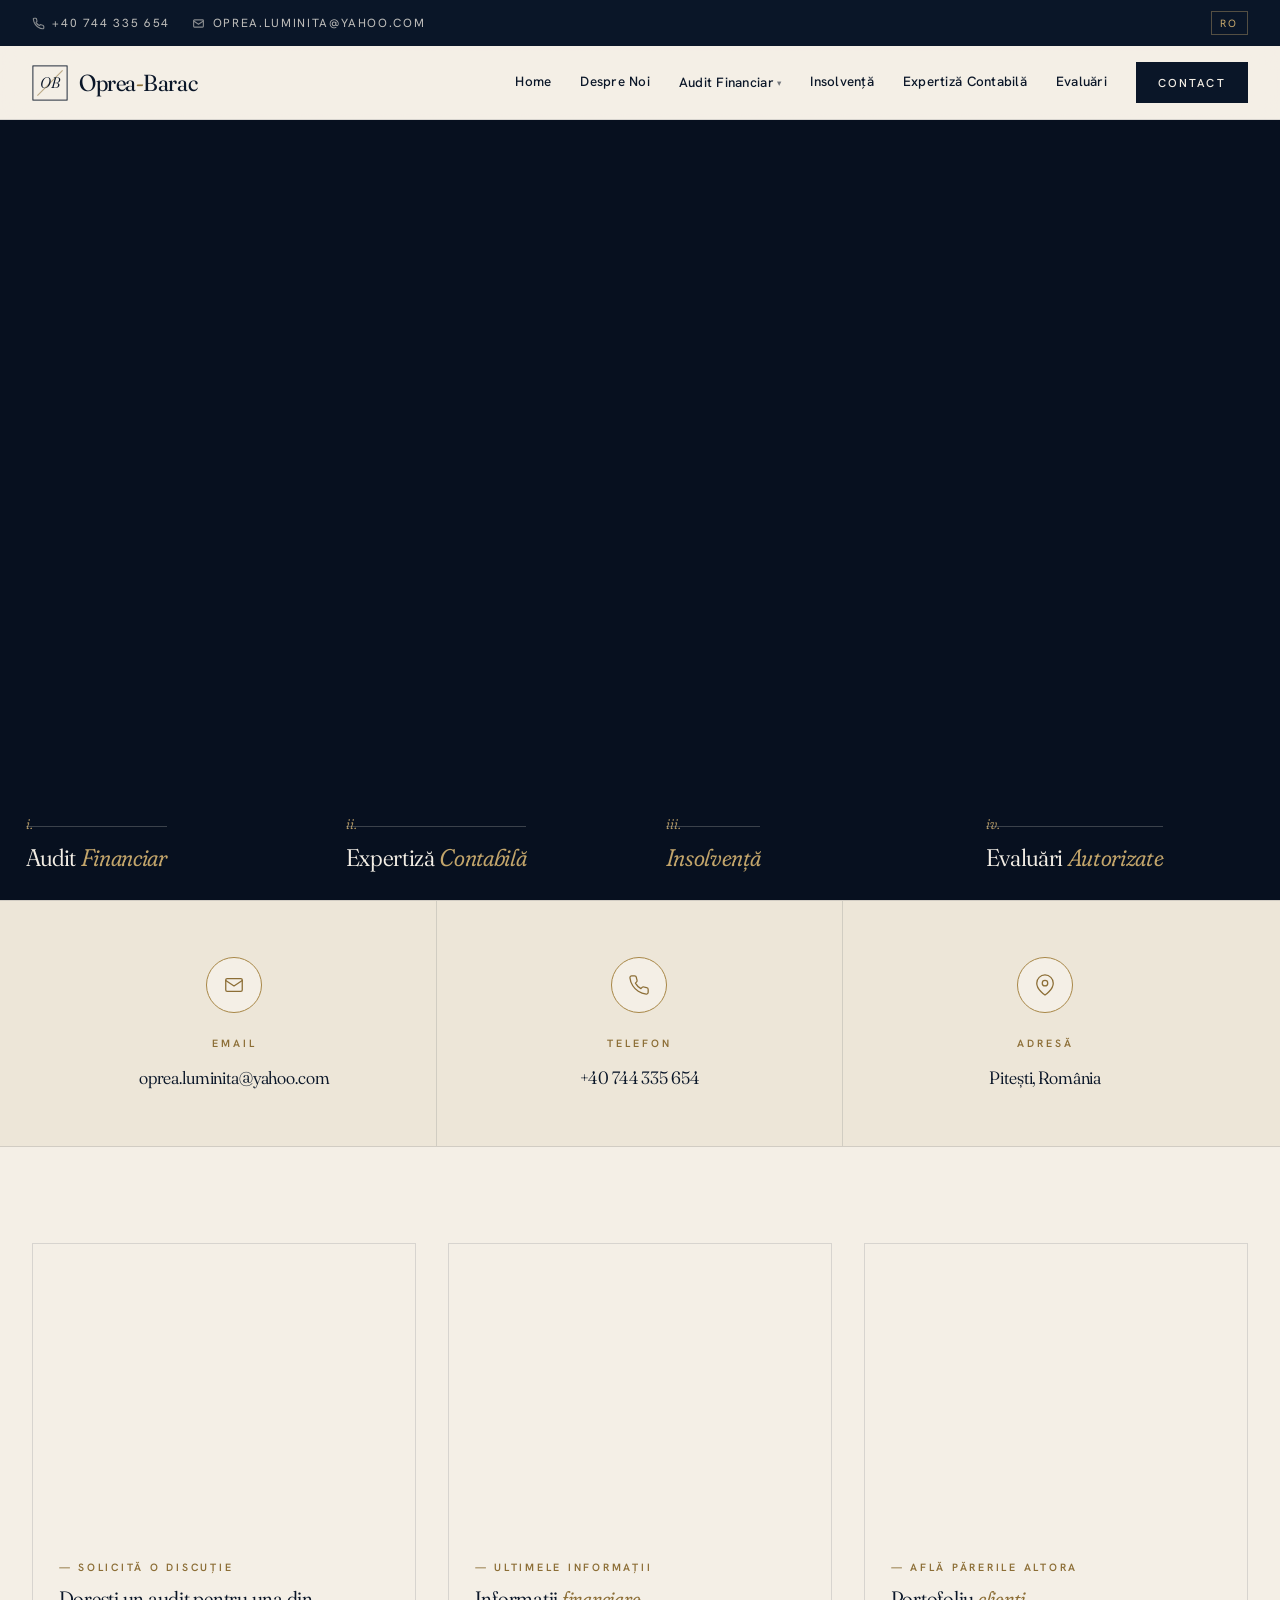
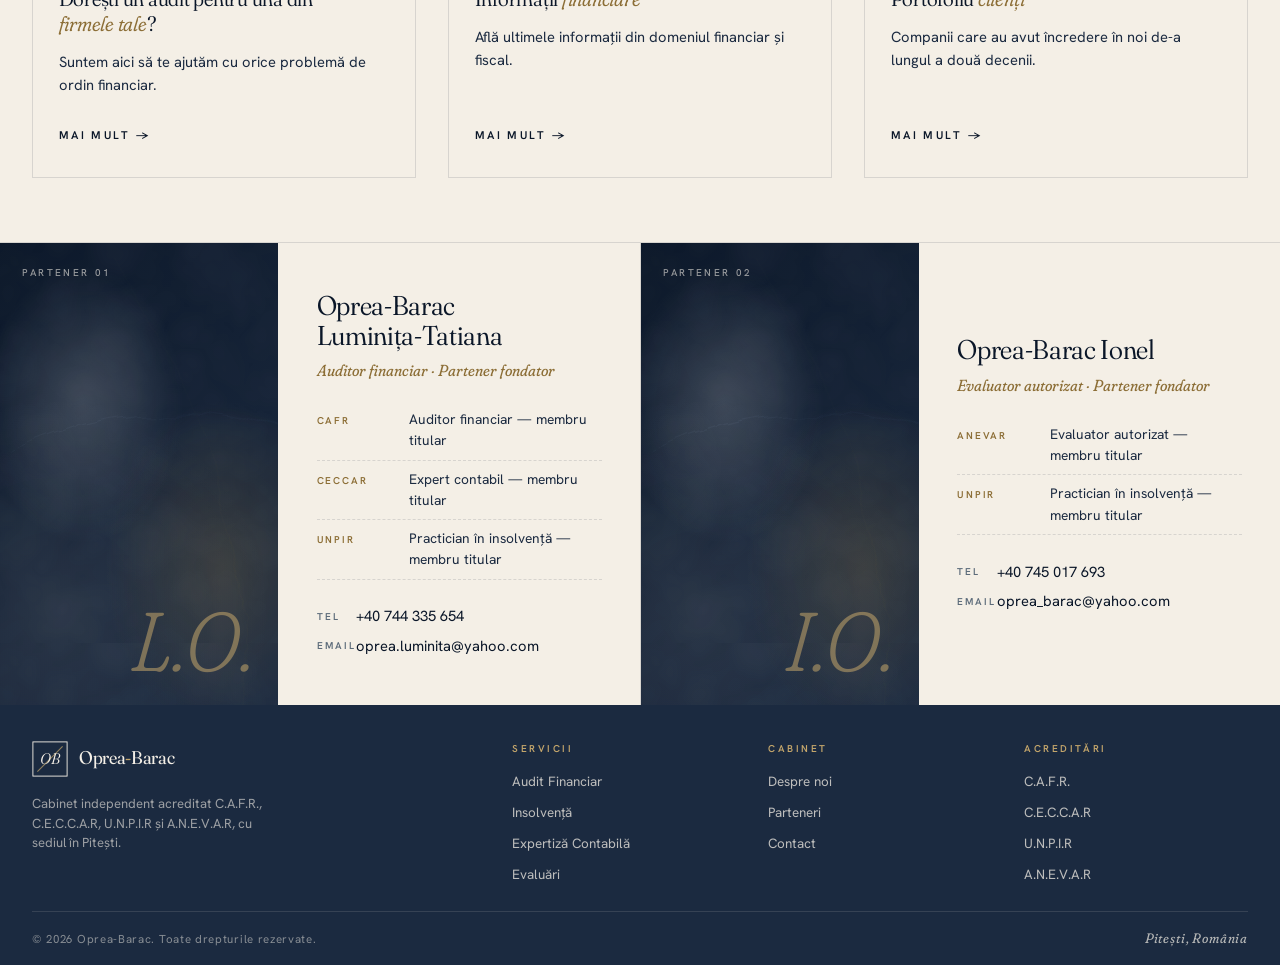
==== index.html @ 72346a95 "Add files via upload" ====
<!DOCTYPE html>
<html lang="ro">
<head>
<meta charset="UTF-8">
<meta name="viewport" content="width=device-width, initial-scale=1.0">
<title>Oprea-Barac — Audit Financiar, Expertiză Contabilă, Insolvență, Evaluări</title>
<link rel="preconnect" href="https://fonts.googleapis.com">
<link rel="preconnect" href="https://fonts.gstatic.com" crossorigin>
<link href="https://fonts.googleapis.com/css2?family=Fraunces:ital,opsz,wght,SOFT@0,9..144,300..900,0..100;1,9..144,300..900,0..100&family=Hanken+Grotesk:wght@300..800&display=swap" rel="stylesheet">
<style>
:root {
  --ink: #0A1628;
  --ink-soft: #1B2A40;
  --ink-mute: #3a4759;
  --paper: #F4EFE6;
  --paper-soft: #EDE6D8;
  --paper-deep: #E2D9C6;
  --accent: #A88747;
  --accent-deep: #8C6E36;
  --accent-light: #C4A66B;
  --muted: #5C6B7A;
  --line: rgba(10, 22, 40, 0.12);
  --line-soft: rgba(10, 22, 40, 0.07);
  --serif: 'Fraunces', 'Times New Roman', serif;
  --sans: 'Hanken Grotesk', -apple-system, system-ui, sans-serif;
  --container: 1280px;
  --pad-x: 2rem;
}

* { box-sizing: border-box; margin: 0; padding: 0; }
html { scroll-behavior: smooth; }
body {
  font-family: var(--sans);
  background: var(--paper);
  color: var(--ink);
  line-height: 1.55;
  -webkit-font-smoothing: antialiased;
  overflow-x: hidden;
  position: relative;
}

/* Paper noise */
body::before {
  content: '';
  position: fixed; inset: 0;
  pointer-events: none; z-index: 1;
  opacity: 0.45;
  background-image: url("data:image/svg+xml;utf8,<svg xmlns='http://www.w3.org/2000/svg' width='220' height='220'><filter id='n'><feTurbulence type='fractalNoise' baseFrequency='0.85' numOctaves='2' stitchTiles='stitch'/><feColorMatrix values='0 0 0 0 0.04, 0 0 0 0 0.09, 0 0 0 0 0.16, 0 0 0 0.04 0'/></filter><rect width='100%25' height='100%25' filter='url(%23n)'/></svg>");
  mix-blend-mode: multiply;
}

/* Marble background — used in panels */
.marble {
  background:
    radial-gradient(ellipse 60% 50% at 30% 35%, rgba(255,255,255,0.18), transparent 60%),
    radial-gradient(ellipse 70% 60% at 80% 70%, rgba(168,135,71,0.22), transparent 60%),
    radial-gradient(circle at 20% 80%, rgba(244,239,230,0.08), transparent 50%),
    linear-gradient(135deg, var(--ink) 0%, var(--ink-soft) 100%);
  position: relative;
  overflow: hidden;
}
.marble::before {
  content: '';
  position: absolute; inset: 0;
  background-image: url("data:image/svg+xml;utf8,<svg xmlns='http://www.w3.org/2000/svg' width='400' height='400'><filter id='m'><feTurbulence type='turbulence' baseFrequency='0.012' numOctaves='3' seed='5'/><feColorMatrix values='0 0 0 0 0.95, 0 0 0 0 0.93, 0 0 0 0 0.88, 0 0 0 0.5 0'/><feComposite in2='SourceGraphic' operator='in'/></filter><rect width='100%25' height='100%25' filter='url(%23m)' opacity='0.3'/></svg>");
  mix-blend-mode: screen;
  opacity: 0.35;
}
.marble::after {
  content: '';
  position: absolute; inset: 0;
  background-image: url("data:image/svg+xml;utf8,<svg xmlns='http://www.w3.org/2000/svg' width='800' height='800'><filter id='v'><feTurbulence baseFrequency='0.004' numOctaves='5' seed='2'/><feDisplacementMap in='SourceGraphic' scale='40'/></filter><g filter='url(%23v)'><path d='M0,200 Q200,100 400,250 T800,300' stroke='rgba(244,239,230,0.18)' stroke-width='1' fill='none'/><path d='M0,500 Q300,400 500,550 T800,600' stroke='rgba(244,239,230,0.12)' stroke-width='1' fill='none'/><path d='M100,0 Q300,300 200,600 T400,800' stroke='rgba(196,166,107,0.15)' stroke-width='1' fill='none'/></g></svg>");
  mix-blend-mode: overlay;
  opacity: 0.6;
}

/* Topbar */
.topbar {
  background: var(--ink);
  color: var(--paper);
  font-size: 0.74rem;
  letter-spacing: 0.14em;
  text-transform: uppercase;
  position: relative; z-index: 10;
}
.topbar-inner {
  max-width: var(--container);
  margin: 0 auto;
  padding: 0.7rem var(--pad-x);
  display: flex;
  justify-content: space-between;
  align-items: center;
  gap: 2rem;
}
.topbar-left { display: flex; gap: 1.4rem; align-items: center; opacity: 0.9; flex-wrap: wrap; }
.topbar-left .dot { color: var(--accent-light); }
.topbar a { color: inherit; text-decoration: none; opacity: 0.85; transition: opacity .2s, color .2s; display: inline-flex; align-items: center; gap: 0.45rem; }
.topbar a:hover { opacity: 1; color: var(--accent-light); }
.topbar-icon { width: 13px; height: 13px; opacity: 0.7; flex-shrink: 0; }
.topbar a:hover .topbar-icon { opacity: 1; }
.topbar-right { display: flex; gap: 1.6rem; align-items: center; }
.topbar .lang {
  color: var(--accent-light);
  border: 1px solid rgba(196,166,107,0.4);
  padding: 0.18rem 0.55rem;
  letter-spacing: 0.18em;
  font-size: 0.66rem;
}

/* Header */
.header {
  position: sticky; top: 0; z-index: 100;
  border-bottom: 1px solid var(--line);
  backdrop-filter: blur(14px);
  -webkit-backdrop-filter: blur(14px);
  background: rgba(244, 239, 230, 0.9);
}
.header-inner {
  max-width: var(--container);
  margin: 0 auto;
  padding: 1rem var(--pad-x);
  display: flex;
  justify-content: space-between;
  align-items: center;
}
.logo {
  font-family: var(--serif);
  font-weight: 400;
  font-size: 1.45rem;
  letter-spacing: -0.02em;
  color: var(--ink);
  text-decoration: none;
  display: inline-flex;
  align-items: center;
  gap: 0.7rem;
  font-variation-settings: "opsz" 80, "SOFT" 30;
}
.logo-mark-svg {
  width: 36px;
  height: 36px;
  flex-shrink: 0;
  color: var(--ink);
}
.footer-brand .logo-mark-svg { color: var(--paper); }
.logo-text { line-height: 1; }
.logo-mark {
  font-style: italic;
  color: var(--accent-deep);
  font-variation-settings: "opsz" 80, "SOFT" 100;
}
.logo-sub {
  font-family: var(--sans);
  font-size: 0.64rem;
  letter-spacing: 0.24em;
  text-transform: uppercase;
  color: var(--muted);
  font-weight: 500;
}
.nav { display: flex; gap: 1.8rem; align-items: center; }
.nav a {
  color: var(--ink);
  text-decoration: none;
  font-size: 0.84rem;
  font-weight: 500;
  letter-spacing: 0.02em;
  position: relative;
  padding: 0.3rem 0;
  transition: color .2s;
}
.nav a:not(.nav-cta)::after {
  content: '';
  position: absolute;
  bottom: -2px; left: 0;
  width: 0; height: 1px;
  background: var(--accent);
  transition: width .35s ease;
}
.nav a:not(.nav-cta):hover::after { width: 100%; }
.nav a:hover { color: var(--accent-deep); }
.nav-cta {
  background: var(--ink);
  color: var(--paper) !important;
  padding: 0.7rem 1.4rem !important;
  letter-spacing: 0.18em !important;
  text-transform: uppercase;
  font-size: 0.72rem !important;
  transition: background .25s;
}
.nav-cta:hover { background: var(--accent-deep); color: var(--paper) !important; }

/* Hero */
.hero {
  max-width: var(--container);
  margin: 0 auto;
  padding: 5rem var(--pad-x) 2rem;
  display: grid;
  grid-template-columns: 1.5fr 1fr;
  gap: 4rem;
  align-items: end;
  position: relative;
}
.hero-eyebrow {
  font-size: 0.72rem;
  letter-spacing: 0.28em;
  text-transform: uppercase;
  color: var(--accent-deep);
  margin-bottom: 2rem;
  display: flex;
  align-items: center;
  gap: 0.9rem;
  font-weight: 500;
}
.hero-eyebrow::before {
  content: '';
  width: 36px; height: 1px;
  background: var(--accent);
}
.hero h1 {
  font-family: var(--serif);
  font-weight: 320;
  font-size: clamp(2.6rem, 6.4vw, 5.8rem);
  line-height: 0.98;
  letter-spacing: -0.032em;
  color: var(--ink);
  font-variation-settings: "opsz" 144, "SOFT" 30;
  text-wrap: pretty;
}
.hero h1 em {
  font-style: italic;
  font-weight: 320;
  color: var(--accent-deep);
  font-variation-settings: "opsz" 144, "SOFT" 100;
}
.hero-side { padding-bottom: 0.4rem; }
.hero-side p {
  font-size: 1.02rem;
  color: var(--ink-soft);
  max-width: 32ch;
  margin-bottom: 2rem;
  line-height: 1.65;
}
.hero-meta {
  display: flex;
  flex-direction: column;
  gap: 0.4rem;
  font-size: 0.7rem;
  letter-spacing: 0.2em;
  text-transform: uppercase;
  color: var(--muted);
  border-top: 1px solid var(--line);
  padding-top: 1.4rem;
}
.hero-meta strong {
  font-family: var(--serif);
  font-weight: 400;
  font-style: italic;
  color: var(--ink);
  text-transform: none;
  letter-spacing: 0;
  font-size: 1.05rem;
  font-variation-settings: "opsz" 80, "SOFT" 100;
}

/* Marquee credentials */
.marquee {
  border-top: 1px solid var(--line);
  border-bottom: 1px solid var(--line);
  background: var(--paper-soft);
  overflow: hidden;
  margin: 4rem 0 0;
}
.marquee-track {
  display: flex;
  white-space: nowrap;
  animation: scroll 38s linear infinite;
  padding: 1.6rem 0;
}
.marquee-track > span {
  font-family: var(--serif);
  font-style: italic;
  font-weight: 350;
  font-size: 1.6rem;
  letter-spacing: -0.005em;
  color: var(--ink-soft);
  padding: 0 2.4rem;
  font-variation-settings: "opsz" 80, "SOFT" 100;
  flex-shrink: 0;
}
.marquee-track > span.bullet {
  color: var(--accent);
  font-style: normal;
  font-size: 0.9rem;
  align-self: center;
  padding: 0 0.6rem;
}
@keyframes scroll {
  from { transform: translateX(0); }
  to { transform: translateX(-50%); }
}

/* Section labels */
.section-label {
  font-size: 0.7rem;
  letter-spacing: 0.3em;
  text-transform: uppercase;
  color: var(--accent-deep);
  display: flex;
  align-items: center;
  gap: 0.85rem;
  margin-bottom: 1.6rem;
  font-weight: 500;
}
.section-label::before {
  content: '';
  width: 24px; height: 1px;
  background: var(--accent);
}

/* About */
.about {
  max-width: var(--container);
  margin: 0 auto;
  padding: 8rem var(--pad-x) 7rem;
  display: grid;
  grid-template-columns: 0.85fr 1.4fr;
  gap: 5rem;
  align-items: start;
}
.about-visual {
  aspect-ratio: 3/4;
  position: relative;
  overflow: hidden;
}
.about-visual .marble-tag {
  position: absolute;
  top: 1.8rem;
  left: 1.8rem;
  font-family: var(--sans);
  font-size: 0.66rem;
  letter-spacing: 0.24em;
  text-transform: uppercase;
  color: rgba(244,239,230,0.7);
  font-weight: 500;
}
.about-visual .quote {
  position: absolute;
  inset: auto 1.8rem 1.8rem 1.8rem;
  font-family: var(--serif);
  font-style: italic;
  font-weight: 320;
  font-size: 1.4rem;
  line-height: 1.35;
  color: rgba(244,239,230,0.95);
  font-variation-settings: "opsz" 80, "SOFT" 100;
  text-wrap: balance;
}
.about-visual .quote::before {
  content: '“';
  display: block;
  font-size: 4rem;
  line-height: 0.6;
  margin-bottom: 0.6rem;
  color: var(--accent-light);
  opacity: 0.7;
}

.about-content h2 {
  font-family: var(--serif);
  font-weight: 320;
  font-size: clamp(2.2rem, 4vw, 3.4rem);
  line-height: 1.04;
  letter-spacing: -0.025em;
  margin-bottom: 2rem;
  font-variation-settings: "opsz" 144, "SOFT" 50;
  max-width: 18ch;
  text-wrap: pretty;
}
.about-content h2 em {
  font-style: italic;
  color: var(--accent-deep);
  font-variation-settings: "opsz" 144, "SOFT" 100;
}
.about-content p {
  color: var(--ink-soft);
  font-size: 1.02rem;
  margin-bottom: 1.2rem;
  line-height: 1.7;
  max-width: 50ch;
}
.about-cta {
  display: inline-flex;
  align-items: center;
  gap: 0.8rem;
  font-size: 0.74rem;
  letter-spacing: 0.24em;
  text-transform: uppercase;
  color: var(--ink);
  text-decoration: none;
  margin-top: 1.6rem;
  padding-bottom: 0.5rem;
  border-bottom: 1px solid var(--ink);
  transition: gap .25s, color .25s, border-color .25s;
  font-weight: 500;
}
.about-cta:hover { gap: 1.2rem; color: var(--accent-deep); border-color: var(--accent-deep); }

/* Services index — editorial list */
.services {
  background: var(--ink);
  color: var(--paper);
  padding: 7rem 0 0;
}
.services-inner {
  max-width: var(--container);
  margin: 0 auto;
  padding: 0 var(--pad-x);
}
.services-head {
  display: grid;
  grid-template-columns: 1.4fr 1fr;
  gap: 4rem;
  align-items: end;
  margin-bottom: 4rem;
  padding-bottom: 3rem;
  border-bottom: 1px solid rgba(244, 239, 230, 0.18);
}
.services .section-label { color: var(--accent-light); }
.services .section-label::before { background: var(--accent-light); }
.services h2 {
  font-family: var(--serif);
  font-weight: 320;
  font-size: clamp(2rem, 4vw, 3.2rem);
  line-height: 1.04;
  letter-spacing: -0.024em;
  font-variation-settings: "opsz" 144, "SOFT" 50;
  text-wrap: pretty;
}
.services h2 em {
  font-style: italic;
  color: var(--accent-light);
  font-variation-settings: "opsz" 144, "SOFT" 100;
}
.services-intro {
  color: rgba(244, 239, 230, 0.7);
  font-size: 1rem;
  max-width: 38ch;
  align-self: end;
  padding-bottom: 0.4rem;
  line-height: 1.7;
}

.service-list { display: flex; flex-direction: column; padding-bottom: 6rem; }
.service-row {
  display: grid;
  grid-template-columns: 80px 1fr 1.5fr 200px;
  gap: 2rem;
  padding: 2.4rem 0;
  border-top: 1px solid rgba(244, 239, 230, 0.18);
  align-items: baseline;
  text-decoration: none;
  color: inherit;
  position: relative;
  transition: padding .35s ease;
}
.service-row:last-child { border-bottom: 1px solid rgba(244, 239, 230, 0.18); }
.service-row::before {
  content: '';
  position: absolute;
  inset: 0;
  background: linear-gradient(90deg, rgba(168,135,71,0.06) 0%, transparent 100%);
  opacity: 0;
  transition: opacity .35s ease;
  pointer-events: none;
}
.service-row:hover::before { opacity: 1; }
.service-row:hover { padding-left: 1.4rem; }
.service-row .num {
  font-family: var(--serif);
  font-style: italic;
  font-weight: 300;
  font-size: 1.3rem;
  color: var(--accent-light);
  font-variation-settings: "opsz" 80, "SOFT" 100;
}
.service-row .title {
  font-family: var(--serif);
  font-weight: 320;
  font-size: clamp(1.6rem, 2.8vw, 2.4rem);
  line-height: 1.05;
  letter-spacing: -0.018em;
  font-variation-settings: "opsz" 144, "SOFT" 40;
  text-wrap: pretty;
}
.service-row .title em {
  font-style: italic;
  color: var(--accent-light);
  font-variation-settings: "opsz" 144, "SOFT" 100;
}
.service-row .desc {
  color: rgba(244, 239, 230, 0.7);
  font-size: 0.96rem;
  line-height: 1.65;
  max-width: 42ch;
}
.service-row .arrow {
  font-size: 0.74rem;
  letter-spacing: 0.22em;
  text-transform: uppercase;
  color: var(--accent-light);
  text-align: right;
  font-weight: 500;
  display: inline-flex;
  justify-content: flex-end;
  align-items: center;
  gap: 0.6rem;
  transition: gap .25s;
}
.service-row:hover .arrow { gap: 1rem; }

/* Partners — full-bleed, two cards filling the window */
.partners {
  background: var(--paper);
  padding: 0;
  border-top: 1px solid var(--line);
}
.partner-grid {
  display: grid;
  grid-template-columns: 1fr 1fr;
  gap: 0;
}
.partner-card {
  display: grid;
  grid-template-columns: 1fr 1.3fr;
  gap: 0;
  padding: 0;
  border-top: none;
  background: var(--paper);
}
.partner-card:nth-child(2) { border-left: 1px solid var(--line); }
.partner-portrait {
  aspect-ratio: auto;
  position: relative;
  overflow: hidden;
  min-height: 100%;
}
.partner-portrait .label {
  position: absolute;
  top: 1.4rem; left: 1.4rem;
  font-family: var(--sans);
  font-size: 0.62rem;
  letter-spacing: 0.24em;
  text-transform: uppercase;
  color: rgba(244,239,230,0.6);
  font-weight: 500;
}
.partner-portrait .initials {
  position: absolute;
  bottom: 1.4rem; right: 1.6rem;
  font-family: var(--serif);
  font-style: italic;
  font-weight: 300;
  font-size: 5.2rem;
  color: var(--accent-light);
  opacity: 0.55;
  line-height: 1;
  font-variation-settings: "opsz" 144, "SOFT" 100;
}
.partner-info {
  padding: 3rem 2.4rem;
  align-self: center;
}
.partner-info h3 {
  font-family: var(--serif);
  font-weight: 350;
  font-size: 1.7rem;
  line-height: 1.1;
  letter-spacing: -0.012em;
  margin-bottom: 0.5rem;
  font-variation-settings: "opsz" 80, "SOFT" 40;
  text-wrap: pretty;
}
.partner-info .role {
  font-family: var(--serif);
  font-style: italic;
  color: var(--accent-deep);
  font-size: 1rem;
  margin-bottom: 1.6rem;
  font-variation-settings: "opsz" 80, "SOFT" 100;
}
.partner-info ul {
  list-style: none;
  display: flex;
  flex-direction: column;
  gap: 0.5rem;
  margin-bottom: 1.6rem;
}
.partner-info li {
  font-size: 0.86rem;
  color: var(--ink-soft);
  display: grid;
  grid-template-columns: 80px 1fr;
  gap: 0.8rem;
  align-items: baseline;
  padding-bottom: 0.5rem;
  border-bottom: 1px dashed var(--line);
}
.partner-info li::before {
  content: attr(data-org);
  font-family: var(--sans);
  font-size: 0.62rem;
  letter-spacing: 0.18em;
  text-transform: uppercase;
  color: var(--accent-deep);
  font-weight: 600;
}
.partner-contacts {
  display: flex;
  flex-direction: column;
  gap: 0.4rem;
}
.partner-contacts a {
  color: var(--ink);
  text-decoration: none;
  font-size: 0.92rem;
  display: inline-flex;
  align-items: center;
  gap: 0.6rem;
  transition: color .2s;
}
.partner-contacts a:hover { color: var(--accent-deep); }
.partner-contacts a span {
  font-size: 0.62rem;
  letter-spacing: 0.2em;
  text-transform: uppercase;
  color: var(--muted);
  font-weight: 600;
  width: 30px;
}

/* Stats */
.stats {
  background: var(--paper-soft);
  padding: 0;
  border-top: 1px solid var(--line);
}
.stats-inner {
  max-width: var(--container);
  margin: 0 auto;
  padding: 0 var(--pad-x);
  display: grid;
  grid-template-columns: repeat(4, 1fr);
}
.stat {
  padding: 4rem 2rem;
  border-right: 1px solid var(--line);
  position: relative;
}
.stat:last-child { border-right: none; }
.stat-num {
  font-family: var(--serif);
  font-weight: 320;
  font-size: clamp(2.8rem, 4.2vw, 4.4rem);
  line-height: 1;
  color: var(--ink);
  letter-spacing: -0.04em;
  margin-bottom: 0.7rem;
  font-variation-settings: "opsz" 144, "SOFT" 30;
}
.stat-num em {
  font-style: italic;
  color: var(--accent-deep);
  font-variation-settings: "opsz" 144, "SOFT" 100;
}
.stat-label {
  font-size: 0.7rem;
  letter-spacing: 0.22em;
  text-transform: uppercase;
  color: var(--muted);
  font-weight: 500;
}

/* Contact */
.contact {
  background: var(--ink);
  color: var(--paper);
  padding: 7rem 0;
  position: relative;
  overflow: hidden;
}
.contact::before {
  content: '';
  position: absolute;
  inset: 0;
  background:
    radial-gradient(ellipse 50% 60% at 90% 10%, rgba(168,135,71,0.18), transparent 60%),
    radial-gradient(ellipse 60% 40% at 10% 90%, rgba(168,135,71,0.10), transparent 60%);
  pointer-events: none;
}
.contact-inner {
  max-width: var(--container);
  margin: 0 auto;
  padding: 0 var(--pad-x);
  display: grid;
  grid-template-columns: 1fr 1fr;
  gap: 5rem;
  align-items: start;
  position: relative;
  z-index: 1;
}
.contact .section-label { color: var(--accent-light); }
.contact .section-label::before { background: var(--accent-light); }
.contact h2 {
  font-family: var(--serif);
  font-weight: 320;
  font-size: clamp(2.4rem, 5vw, 4rem);
  line-height: 1.02;
  letter-spacing: -0.028em;
  margin-bottom: 1.5rem;
  font-variation-settings: "opsz" 144, "SOFT" 50;
  text-wrap: pretty;
}
.contact h2 em {
  font-style: italic;
  color: var(--accent-light);
  font-variation-settings: "opsz" 144, "SOFT" 100;
}
.contact-lead {
  color: rgba(244, 239, 230, 0.72);
  font-size: 1.05rem;
  max-width: 36ch;
  margin-bottom: 2.5rem;
  line-height: 1.7;
}
.contact-cta {
  display: inline-flex;
  align-items: center;
  gap: 0.85rem;
  background: var(--accent);
  color: var(--ink);
  padding: 1.15rem 2.2rem;
  text-decoration: none;
  font-size: 0.74rem;
  letter-spacing: 0.24em;
  text-transform: uppercase;
  font-weight: 600;
  transition: background .25s, gap .25s;
}
.contact-cta:hover { background: var(--paper); gap: 1.3rem; }

.contact-details { display: flex; flex-direction: column; gap: 1.6rem; }
.contact-item {
  border-top: 1px solid rgba(244, 239, 230, 0.18);
  padding-top: 1.4rem;
}
.contact-item-label {
  font-size: 0.66rem;
  letter-spacing: 0.28em;
  text-transform: uppercase;
  color: var(--accent-light);
  margin-bottom: 0.7rem;
  font-weight: 500;
}
.contact-item-value {
  font-family: var(--serif);
  font-weight: 350;
  font-size: 1.4rem;
  letter-spacing: -0.012em;
  color: var(--paper);
  text-decoration: none;
  display: inline-block;
  line-height: 1.3;
  font-variation-settings: "opsz" 80, "SOFT" 30;
}
a.contact-item-value { transition: color .2s; }
a.contact-item-value:hover { color: var(--accent-light); }

/* Footer */
.footer {
  background: var(--ink-soft);
  color: var(--paper);
  padding: 2.2rem 0 1rem;
}
.footer-inner {
  max-width: var(--container);
  margin: 0 auto;
  padding: 0 var(--pad-x);
}
.footer-top {
  display: grid;
  grid-template-columns: 2fr 1fr 1fr 1fr;
  gap: 2rem;
  padding-bottom: 1.5rem;
  border-bottom: 1px solid rgba(244, 239, 230, 0.12);
}
.footer-brand .logo { color: var(--paper); font-size: 1.15rem; }
.footer-brand .logo-mark { color: var(--accent-light); }
.footer-brand .logo-sub { color: rgba(244,239,230,0.5); display: block; margin-top: 0.4rem; }
.footer-brand p {
  color: rgba(244, 239, 230, 0.6);
  font-size: 0.82rem;
  max-width: 36ch;
  margin-top: 0.6rem;
  line-height: 1.5;
}
.footer-col h4 {
  font-weight: 600;
  font-size: 0.62rem;
  letter-spacing: 0.26em;
  text-transform: uppercase;
  color: var(--accent-light);
  margin-bottom: 0.8rem;
}
.footer-col ul { list-style: none; display: flex; flex-direction: column; gap: 0.4rem; }
.footer-col a {
  color: rgba(244, 239, 230, 0.75);
  text-decoration: none;
  font-size: 0.84rem;
  transition: color .2s;
}
.footer-col a:hover { color: var(--accent-light); }
.footer-bottom {
  display: flex;
  justify-content: space-between;
  align-items: center;
  padding-top: 1rem;
  gap: 2rem;
  flex-wrap: wrap;
}
.footer-bottom p {
  font-size: 0.72rem;
  color: rgba(244, 239, 230, 0.5);
  letter-spacing: 0.06em;
}
.footer-bottom .footer-meta {
  font-family: var(--serif);
  font-style: italic;
  color: rgba(244, 239, 230, 0.7);
  font-size: 0.86rem;
  font-variation-settings: "opsz" 80, "SOFT" 100;
}

/* Animations */
@keyframes fadeUp {
  from { opacity: 0; transform: translateY(24px); }
  to { opacity: 1; transform: translateY(0); }
}
.reveal { opacity: 0; animation: fadeUp 1s cubic-bezier(0.2, 0.8, 0.2, 1) forwards; }
.delay-1 { animation-delay: 0.15s; }
.delay-2 { animation-delay: 0.3s; }
.delay-3 { animation-delay: 0.5s; }
.scroll-reveal {
  opacity: 0;
  transform: translateY(20px);
  transition: opacity .9s cubic-bezier(0.2, 0.8, 0.2, 1), transform .9s cubic-bezier(0.2, 0.8, 0.2, 1);
}
.scroll-reveal.visible { opacity: 1; transform: translateY(0); }

/* Nav dropdown / submenu (Audit Financiar → Rapoarte transparență) */
.nav .has-submenu { position: relative; }
.nav .has-submenu > a .chev {
  display: inline-block;
  margin-left: 0.35em;
  font-size: 0.65em;
  vertical-align: 1px;
  opacity: 0.55;
  transition: opacity .2s;
}
.nav .has-submenu:hover > a .chev,
.nav .has-submenu:focus-within > a .chev { opacity: 1; }
.submenu {
  position: absolute;
  top: 100%;
  left: -1rem;
  min-width: 280px;
  background: var(--paper);
  border: 1px solid var(--line);
  box-shadow: 0 18px 40px rgba(10,22,40,0.12);
  padding: 0.6rem 0;
  list-style: none;
  opacity: 0;
  visibility: hidden;
  transform: translateY(-4px);
  transition: opacity .18s ease, transform .18s ease, visibility .18s;
  z-index: 200;
}
.submenu::before {
  content: '';
  position: absolute;
  top: -14px;
  left: 0; right: 0;
  height: 14px;
}
.nav .has-submenu:hover .submenu,
.nav .has-submenu:focus-within .submenu { opacity: 1; visibility: visible; transform: translateY(14px); }
.submenu li { margin: 0; }
.submenu a {
  display: flex !important;
  align-items: center;
  justify-content: space-between;
  gap: 1rem;
  padding: 0.7rem 1.2rem !important;
  font-size: 0.82rem !important;
  letter-spacing: 0 !important;
  color: var(--ink) !important;
  text-transform: none !important;
  font-weight: 500;
  border-bottom: 1px solid var(--line-soft);
}
.submenu li:last-child a { border-bottom: none; }
.submenu a::after { display: none !important; }
.submenu a:hover { background: var(--paper-soft); color: var(--accent-deep) !important; }
.submenu .pdf-flag {
  font-size: 0.6rem;
  letter-spacing: 0.18em;
  text-transform: uppercase;
  color: var(--muted);
  border: 1px solid var(--line);
  padding: 0.18rem 0.45rem;
  border-radius: 2px;
  font-weight: 600;
}
.submenu a:hover .pdf-flag { color: var(--accent-deep); border-color: var(--accent); }

/* Photo service cards (top-of-page hero, Velican-style) — FULL BLEED */
.svc-cards-section {
  max-width: none;
  margin: 0;
  padding: 0;
}
.svc-cards {
  display: grid;
  grid-template-columns: repeat(4, 1fr);
  gap: 0;
}
.svc-card {
  position: relative;
  display: flex;
  flex-direction: column;
  text-decoration: none;
  color: inherit;
  background: var(--ink);
  overflow: hidden;
  transition: transform .35s cubic-bezier(0.2,0.8,0.2,1);
}
.svc-card:hover { transform: none; }
.svc-card .photo {
  height: calc(100vh - 120px);
  min-height: 520px;
  background-color: var(--ink);
  background-size: cover;
  background-position: center;
  position: relative;
  overflow: hidden;
  filter: grayscale(0.25) contrast(1.05);
  transition: filter .4s ease, transform .8s cubic-bezier(0.2,0.8,0.2,1);
}
.svc-card:hover .photo { filter: grayscale(0); transform: scale(1.04); }
.svc-card .photo::after {
  content: '';
  position: absolute; inset: 0;
  background: linear-gradient(180deg, rgba(10,22,40,0.05) 0%, rgba(10,22,40,0.55) 60%, rgba(10,22,40,0.85) 100%);
}
.svc-card .label {
  position: absolute;
  inset: auto 1.6rem 1.6rem 1.6rem;
  z-index: 2;
}
.svc-card .num {
  font-family: var(--serif);
  font-style: italic;
  font-weight: 300;
  font-size: 0.95rem;
  color: var(--accent-light);
  display: block;
  margin-bottom: 0.6rem;
  font-variation-settings: "opsz" 80, "SOFT" 100;
}
.svc-card .title {
  font-family: var(--serif);
  font-weight: 350;
  font-size: 1.5rem;
  line-height: 1.1;
  letter-spacing: -0.014em;
  color: var(--paper);
  font-variation-settings: "opsz" 80, "SOFT" 40;
  text-wrap: pretty;
  padding-top: 1rem;
  border-top: 1px solid rgba(244,239,230,0.22);
}
.svc-card .title em {
  font-style: italic;
  color: var(--accent-light);
  font-variation-settings: "opsz" 80, "SOFT" 100;
}

/* Contact info trio (Velican-style strip) */
.info-trio {
  background: var(--paper-soft);
  border-top: 1px solid var(--line);
  border-bottom: 1px solid var(--line);
}
.info-trio-inner {
  max-width: var(--container);
  margin: 0 auto;
  padding: 0 var(--pad-x);
  display: grid;
  grid-template-columns: repeat(3, 1fr);
}
.info-trio-item {
  padding: 3.5rem 2rem;
  border-right: 1px solid var(--line);
  text-align: center;
  display: flex;
  flex-direction: column;
  align-items: center;
}
.info-trio-item:last-child { border-right: none; }
.info-trio-item .info-icon {
  display: inline-flex;
  align-items: center;
  justify-content: center;
  width: 56px; height: 56px;
  border: 1px solid var(--accent);
  border-radius: 50%;
  color: var(--accent-deep);
  margin-bottom: 1.4rem;
  background: var(--paper);
  transition: background .25s, color .25s, transform .25s;
}
.info-trio-item:hover .info-icon {
  background: var(--accent);
  color: var(--paper);
  transform: translateY(-2px);
}
.info-trio-item .info-icon svg { width: 22px; height: 22px; }
.info-trio-item .lbl {
  font-size: 0.66rem;
  letter-spacing: 0.28em;
  text-transform: uppercase;
  color: var(--accent-deep);
  font-weight: 600;
  margin-bottom: 0.85rem;
}
.info-trio-item .v {
  font-family: var(--serif);
  font-weight: 350;
  font-size: clamp(1rem, 1.4vw, 1.25rem);
  letter-spacing: -0.008em;
  color: var(--ink);
  text-decoration: none;
  display: block;
  line-height: 1.4;
  font-variation-settings: "opsz" 80, "SOFT" 40;
  transition: color .2s;
}
a.info-trio-item .v:hover,
.info-trio-item a:hover { color: var(--accent-deep); }
.info-trio-item a { color: inherit; text-decoration: none; }

/* Three info blocks (Velican-style: photo + heading + link) */
.info-blocks {
  max-width: var(--container);
  margin: 0 auto;
  padding: 6rem var(--pad-x) 4rem;
  display: grid;
  grid-template-columns: repeat(3, 1fr);
  gap: 2rem;
}
.info-block {
  display: flex;
  flex-direction: column;
  text-decoration: none;
  color: inherit;
  background: var(--paper);
  border: 1px solid var(--line);
  transition: transform .35s ease, box-shadow .35s ease, border-color .35s;
}
.info-block:hover {
  transform: translateY(-3px);
  box-shadow: 0 14px 30px rgba(10,22,40,0.08);
  border-color: var(--accent);
}
.info-block .photo {
  aspect-ratio: 4/3;
  background-size: cover;
  background-position: center;
  filter: grayscale(0.3);
  transition: filter .4s ease;
}
.info-block:hover .photo { filter: grayscale(0); }
.info-block .body {
  padding: 1.8rem 1.6rem 2rem;
  display: flex;
  flex-direction: column;
  gap: 0.7rem;
  flex: 1;
}
.info-block .eyebrow {
  font-size: 0.66rem;
  letter-spacing: 0.26em;
  text-transform: uppercase;
  color: var(--accent-deep);
  font-weight: 600;
}
.info-block h3 {
  font-family: var(--serif);
  font-weight: 350;
  font-size: 1.3rem;
  line-height: 1.2;
  letter-spacing: -0.012em;
  color: var(--ink);
  font-variation-settings: "opsz" 80, "SOFT" 40;
  text-wrap: pretty;
}
.info-block h3 em {
  font-style: italic;
  color: var(--accent-deep);
  font-variation-settings: "opsz" 80, "SOFT" 100;
}
.info-block p {
  font-size: 0.92rem;
  color: var(--ink-soft);
  line-height: 1.55;
  margin-top: 0.2rem;
}
.info-block .more {
  margin-top: auto;
  padding-top: 1.2rem;
  font-size: 0.7rem;
  letter-spacing: 0.22em;
  text-transform: uppercase;
  color: var(--ink);
  font-weight: 600;
  display: inline-flex;
  align-items: center;
  gap: 0.55rem;
  transition: gap .25s, color .25s;
}
.info-block:hover .more { gap: 0.95rem; color: var(--accent-deep); }

/* Responsive */
@media (max-width: 980px) {
  .topbar-inner { padding: 0.6rem 1.2rem; flex-wrap: wrap; gap: 0.5rem 1.2rem; }
  .header-inner { padding: 1.1rem 1.2rem; }
  .logo-sub { display: none; }
  .nav { gap: 0.8rem; }
  .nav a:not(.nav-cta) { display: none; }
  .nav .has-submenu { display: none; }
  .marquee-track > span { font-size: 1.15rem; padding: 0 1.4rem; }
  .about { grid-template-columns: 1fr; gap: 3rem; padding: 5rem 1.2rem; }
  .about-visual { aspect-ratio: 4/5; max-height: 360px; }
  .services-inner, .partners-inner, .stats-inner, .contact-inner, .footer-inner {
    padding-left: 1.2rem; padding-right: 1.2rem;
  }
  .services-head, .partners-head { grid-template-columns: 1fr; gap: 2rem; }
  .service-row { grid-template-columns: 50px 1fr; gap: 1rem; padding: 2rem 0; }
  .service-row .desc, .service-row .arrow { grid-column: 2; }
  .stats-inner { grid-template-columns: 1fr 1fr; }
  .stat { padding: 2.5rem 1.2rem; }
  .stat:nth-child(2) { border-right: none; }
  .stat:nth-child(1), .stat:nth-child(2) { border-bottom: 1px solid var(--line); }
  .partner-grid { grid-template-columns: 1fr; }
  .partner-card { grid-template-columns: 1fr; gap: 1.5rem; }
  .partner-portrait { aspect-ratio: 4/3; }
  .contact { padding: 5rem 0; }
  .contact-inner { grid-template-columns: 1fr; gap: 3rem; }
  .footer-top { grid-template-columns: 1fr 1fr; gap: 2.5rem; }
  .footer-brand { grid-column: 1 / -1; }
  /* New section responsiveness */
  .svc-cards-section { padding: 0; }
  .svc-cards { grid-template-columns: 1fr 1fr; gap: 0; }
  .svc-card .photo { height: auto; aspect-ratio: 4/5; min-height: 360px; }
  .svc-card .label { inset: auto 1rem 1.2rem 1rem; }
  .svc-card .title { font-size: 1.15rem; }
  .info-trio-inner { grid-template-columns: 1fr; }
  .info-trio-item { padding: 2rem 1.2rem; border-right: none; border-bottom: 1px solid var(--line); }
  .info-trio-item:last-child { border-bottom: none; }
  .info-blocks { grid-template-columns: 1fr; gap: 1.4rem; padding: 4rem 1.2rem 2.5rem; }
}
@media (max-width: 600px) {
  .svc-cards { grid-template-columns: 1fr; }
  .svc-card .photo { aspect-ratio: 3/4; min-height: 320px; }
}
</style>
</head>
<body>

<div class="topbar">
  <div class="topbar-inner">
    <div class="topbar-left">
      <a href="tel:+40744335654">
        <svg class="topbar-icon" viewBox="0 0 16 16" fill="none" stroke="currentColor" stroke-width="1.4" stroke-linecap="round" stroke-linejoin="round" aria-hidden="true"><path d="M14.5 11.5v2a1 1 0 0 1-1.1 1 13.2 13.2 0 0 1-5.7-2 13 13 0 0 1-4-4 13.2 13.2 0 0 1-2-5.7A1 1 0 0 1 2.5 1.5h2a1 1 0 0 1 1 .9 8.6 8.6 0 0 0 .5 1.9 1 1 0 0 1-.2 1.4l-.8.9a10.7 10.7 0 0 0 4 4l.9-.8a1 1 0 0 1 1.4-.2 8.6 8.6 0 0 0 1.9.5 1 1 0 0 1 .9 1z"/></svg>
        +40 744 335 654
      </a>
      <a href="mailto:oprea.luminita@yahoo.com">
        <svg class="topbar-icon" viewBox="0 0 16 16" fill="none" stroke="currentColor" stroke-width="1.4" stroke-linecap="round" stroke-linejoin="round" aria-hidden="true"><rect x="2" y="3.5" width="12" height="9" rx="1"/><path d="M2 5l6 4 6-4"/></svg>
        oprea.luminita@yahoo.com
      </a>
    </div>
    <div class="topbar-right">
      <span class="lang">RO</span>
    </div>
  </div>
</div>

<header class="header">
  <div class="header-inner">
    <a href="#" class="logo">
      <svg class="logo-mark-svg" viewBox="0 0 40 40" aria-hidden="true">
        <rect x="1" y="1" width="38" height="38" stroke="currentColor" stroke-width="1" fill="none"/>
        <line x1="6" y1="34" x2="34" y2="6" stroke="var(--accent-deep)" stroke-width="1.2" opacity="0.55"/>
        <text x="20" y="26" text-anchor="middle" font-family="'Fraunces', Georgia, serif" font-size="17" font-style="italic" font-weight="350" fill="currentColor" letter-spacing="-0.5">OB</text>
      </svg>
      <span class="logo-text">Oprea<span class="logo-mark">-</span>Barac</span>
    </a>
    <nav class="nav">
      <a href="index.html">Home</a>
      <a href="despre.html">Despre Noi</a>
      <span class="has-submenu">
        <a href="audit.html">Audit Financiar<span class="chev">▾</span></a>
        <ul class="submenu">
          <li><a href="#"><span>Raport transparență 2020</span><span class="pdf-flag">PDF</span></a></li>
          <li><a href="#"><span>Raport transparență 2021</span><span class="pdf-flag">PDF</span></a></li>
          <li><a href="#"><span>Raport transparență 2022</span><span class="pdf-flag">PDF</span></a></li>
          <li><a href="#"><span>Raport transparență 2023</span><span class="pdf-flag">PDF</span></a></li>
          <li><a href="#"><span>Raport transparență 2024</span><span class="pdf-flag">PDF</span></a></li>
          <li><a href="#"><span>Raport transparență 2025</span><span class="pdf-flag">PDF</span></a></li>
        </ul>
      </span>
      <a href="insolventa.html">Insolvență</a>
      <a href="expertiza.html">Expertiză Contabilă</a>
      <a href="evaluari.html">Evaluări</a>
      <a href="contact.html" class="nav-cta">Contact</a>
    </nav>
  </div>
</header>

<!-- HERO: 4 photo service cards (Velican-style) -->
<section class="svc-cards-section">
  <div class="svc-cards">
    <!-- TODO: replace picsum.photos URLs with real licensed photographs -->
    <a href="audit.html" class="svc-card scroll-reveal">
      <div class="photo" style="background-image: url('https://picsum.photos/seed/audit-bio/800/1000?grayscale');"></div>
      <div class="label">
        <span class="num">i.</span>
        <span class="title">Audit <em>Financiar</em></span>
      </div>
    </a>
    <a href="expertiza.html" class="svc-card scroll-reveal">
      <div class="photo" style="background-image: url('https://picsum.photos/seed/expertiza-bio/800/1000?grayscale');"></div>
      <div class="label">
        <span class="num">ii.</span>
        <span class="title">Expertiză <em>Contabilă</em></span>
      </div>
    </a>
    <a href="insolventa.html" class="svc-card scroll-reveal">
      <div class="photo" style="background-image: url('https://picsum.photos/seed/insolventa-bio/800/1000?grayscale');"></div>
      <div class="label">
        <span class="num">iii.</span>
        <span class="title"><em>Insolvență</em></span>
      </div>
    </a>
    <a href="evaluari.html" class="svc-card scroll-reveal">
      <div class="photo" style="background-image: url('https://picsum.photos/seed/evaluari-bio/800/1000?grayscale');"></div>
      <div class="label">
        <span class="num">iv.</span>
        <span class="title">Evaluări <em>Autorizate</em></span>
      </div>
    </a>
  </div>
</section>



<!-- 3a. CONTACT INFO TRIO (with icons) -->
<section class="info-trio">
  <div class="info-trio-inner">
    <div class="info-trio-item">
      <span class="info-icon" aria-hidden="true">
        <svg viewBox="0 0 24 24" fill="none" stroke="currentColor" stroke-width="1.4" stroke-linecap="round" stroke-linejoin="round"><rect x="3" y="5" width="18" height="14" rx="1.5"/><path d="M3 7l9 6 9-6"/></svg>
      </span>
      <div class="lbl">Email</div>
      <a href="mailto:oprea.luminita@yahoo.com" class="v">oprea.luminita@yahoo.com</a>
    </div>
    <div class="info-trio-item">
      <span class="info-icon" aria-hidden="true">
        <svg viewBox="0 0 24 24" fill="none" stroke="currentColor" stroke-width="1.4" stroke-linecap="round" stroke-linejoin="round"><path d="M22 16.92v3a2 2 0 0 1-2.18 2 19.79 19.79 0 0 1-8.63-3.07 19.5 19.5 0 0 1-6-6 19.79 19.79 0 0 1-3.07-8.67A2 2 0 0 1 4.11 2h3a2 2 0 0 1 2 1.72 12.84 12.84 0 0 0 .7 2.81 2 2 0 0 1-.45 2.11L8.09 9.91a16 16 0 0 0 6 6l1.27-1.27a2 2 0 0 1 2.11-.45 12.84 12.84 0 0 0 2.81.7A2 2 0 0 1 22 16.92z"/></svg>
      </span>
      <div class="lbl">Telefon</div>
      <a href="tel:+40744335654" class="v">+40 744 335 654</a>
    </div>
    <div class="info-trio-item">
      <span class="info-icon" aria-hidden="true">
        <svg viewBox="0 0 24 24" fill="none" stroke="currentColor" stroke-width="1.4" stroke-linecap="round" stroke-linejoin="round"><path d="M21 10c0 7-9 13-9 13s-9-6-9-13a9 9 0 0 1 18 0z"/><circle cx="12" cy="10" r="3"/></svg>
      </span>
      <div class="lbl">Adresă</div>
      <span class="v">Pitești, România</span>
    </div>
  </div>
</section>

<!-- 3b. THREE INFO BLOCKS -->
<section class="info-blocks">
  <a href="contact.html" class="info-block scroll-reveal">
    <div class="photo" style="background-image: url('https://picsum.photos/seed/audit-cta-bio/800/600?grayscale');"></div>
    <div class="body">
      <span class="eyebrow">— Solicită o discuție</span>
      <h3>Dorești un audit pentru una din <em>firmele tale</em>?</h3>
      <p>Suntem aici să te ajutăm cu orice problemă de ordin financiar.</p>
      <span class="more">Mai mult →</span>
    </div>
  </a>

  <a href="https://mfinante.gov.ro/" target="_blank" rel="noopener" class="info-block scroll-reveal">
    <div class="photo" style="background-image: url('https://picsum.photos/seed/finante-bio/800/600?grayscale');"></div>
    <div class="body">
      <span class="eyebrow">— Ultimele informații</span>
      <h3>Informații <em>financiare</em></h3>
      <p>Află ultimele informații din domeniul financiar și fiscal.</p>
      <span class="more">Mai mult →</span>
    </div>
  </a>

  <a href="despre.html" class="info-block scroll-reveal">
    <div class="photo" style="background-image: url('https://picsum.photos/seed/portofoliu-bio/800/600?grayscale');"></div>
    <div class="body">
      <span class="eyebrow">— Află părerile altora</span>
      <h3>Portofoliu <em>clienți</em></h3>
      <p>Companii care au avut încredere în noi de-a lungul a două decenii.</p>
      <span class="more">Mai mult →</span>
    </div>
  </a>
</section>


<!-- LAST: PARTENERI -->
<section class="partners" id="parteneri">
  <div class="partner-grid">
      <article class="partner-card scroll-reveal">
        <div class="partner-portrait marble">
          <span class="label">Partener 01</span>
          <span class="initials">L.O.</span>
        </div>
        <div class="partner-info">
          <h3>Oprea-Barac Luminița-Tatiana</h3>
          <p class="role">Auditor financiar · Partener fondator</p>
          <ul>
            <li data-org="CAFR">Auditor financiar — membru titular</li>
            <li data-org="CECCAR">Expert contabil — membru titular</li>
            <li data-org="UNPIR">Practician în insolvență — membru titular</li>
          </ul>
          <div class="partner-contacts">
            <a href="tel:+40744335654"><span>Tel</span>+40 744 335 654</a>
            <a href="mailto:oprea.luminita@yahoo.com"><span>Email</span>oprea.luminita@yahoo.com</a>
          </div>
        </div>
      </article>

      <article class="partner-card scroll-reveal">
        <div class="partner-portrait marble">
          <span class="label">Partener 02</span>
          <span class="initials">I.O.</span>
        </div>
        <div class="partner-info">
          <h3>Oprea-Barac Ionel</h3>
          <p class="role">Evaluator autorizat · Partener fondator</p>
          <ul>
            <li data-org="ANEVAR">Evaluator autorizat — membru titular</li>
            <li data-org="UNPIR">Practician în insolvență — membru titular</li>
          </ul>
          <div class="partner-contacts">
            <a href="tel:+40745017693"><span>Tel</span>+40 745 017 693</a>
            <a href="mailto:oprea_barac@yahoo.com"><span>Email</span>oprea_barac@yahoo.com</a>
          </div>
        </div>
      </article>
    </div>
</section>

<footer class="footer">
  <div class="footer-inner">
    <div class="footer-top">
      <div class="footer-brand">
        <a href="#" class="logo">
          <svg class="logo-mark-svg" viewBox="0 0 40 40" aria-hidden="true">
            <rect x="1" y="1" width="38" height="38" stroke="currentColor" stroke-width="1" fill="none"/>
            <line x1="6" y1="34" x2="34" y2="6" stroke="var(--accent-light)" stroke-width="1.2" opacity="0.7"/>
            <text x="20" y="26" text-anchor="middle" font-family="'Fraunces', Georgia, serif" font-size="17" font-style="italic" font-weight="350" fill="currentColor" letter-spacing="-0.5">OB</text>
          </svg>
          <span class="logo-text">Oprea<span class="logo-mark">-</span>Barac</span>
        </a>
        <p>Cabinet independent acreditat C.A.F.R., C.E.C.C.A.R, U.N.P.I.R și A.N.E.V.A.R, cu sediul în Pitești.</p>
      </div>
      <div class="footer-col">
        <h4>Servicii</h4>
        <ul>
          <li><a href="audit.html">Audit Financiar</a></li>
          <li><a href="insolventa.html">Insolvență</a></li>
          <li><a href="expertiza.html">Expertiză Contabilă</a></li>
          <li><a href="evaluari.html">Evaluări</a></li>
        </ul>
      </div>
      <div class="footer-col">
        <h4>Cabinet</h4>
        <ul>
          <li><a href="despre.html">Despre noi</a></li>
          <li><a href="#parteneri">Parteneri</a></li>
          <li><a href="contact.html">Contact</a></li>
        </ul>
      </div>
      <div class="footer-col">
        <h4>Acreditări</h4>
        <ul>
          <li><a href="#">C.A.F.R.</a></li>
          <li><a href="#">C.E.C.C.A.R</a></li>
          <li><a href="#">U.N.P.I.R</a></li>
          <li><a href="#">A.N.E.V.A.R</a></li>
        </ul>
      </div>
    </div>
    <div class="footer-bottom">
      <p>© 2026 Oprea-Barac. Toate drepturile rezervate.</p>
      <p class="footer-meta">Pitești, România</p>
    </div>
  </div>
</footer>

<script>
  const observer = new IntersectionObserver((entries) => {
    entries.forEach((entry) => {
      if (entry.isIntersecting) {
        entry.target.classList.add('visible');
        observer.unobserve(entry.target);
      }
    });
  }, { threshold: 0.12, rootMargin: '0px 0px -60px 0px' });
  document.querySelectorAll('.scroll-reveal').forEach((el) => observer.observe(el));
</script>
</body>
</html>
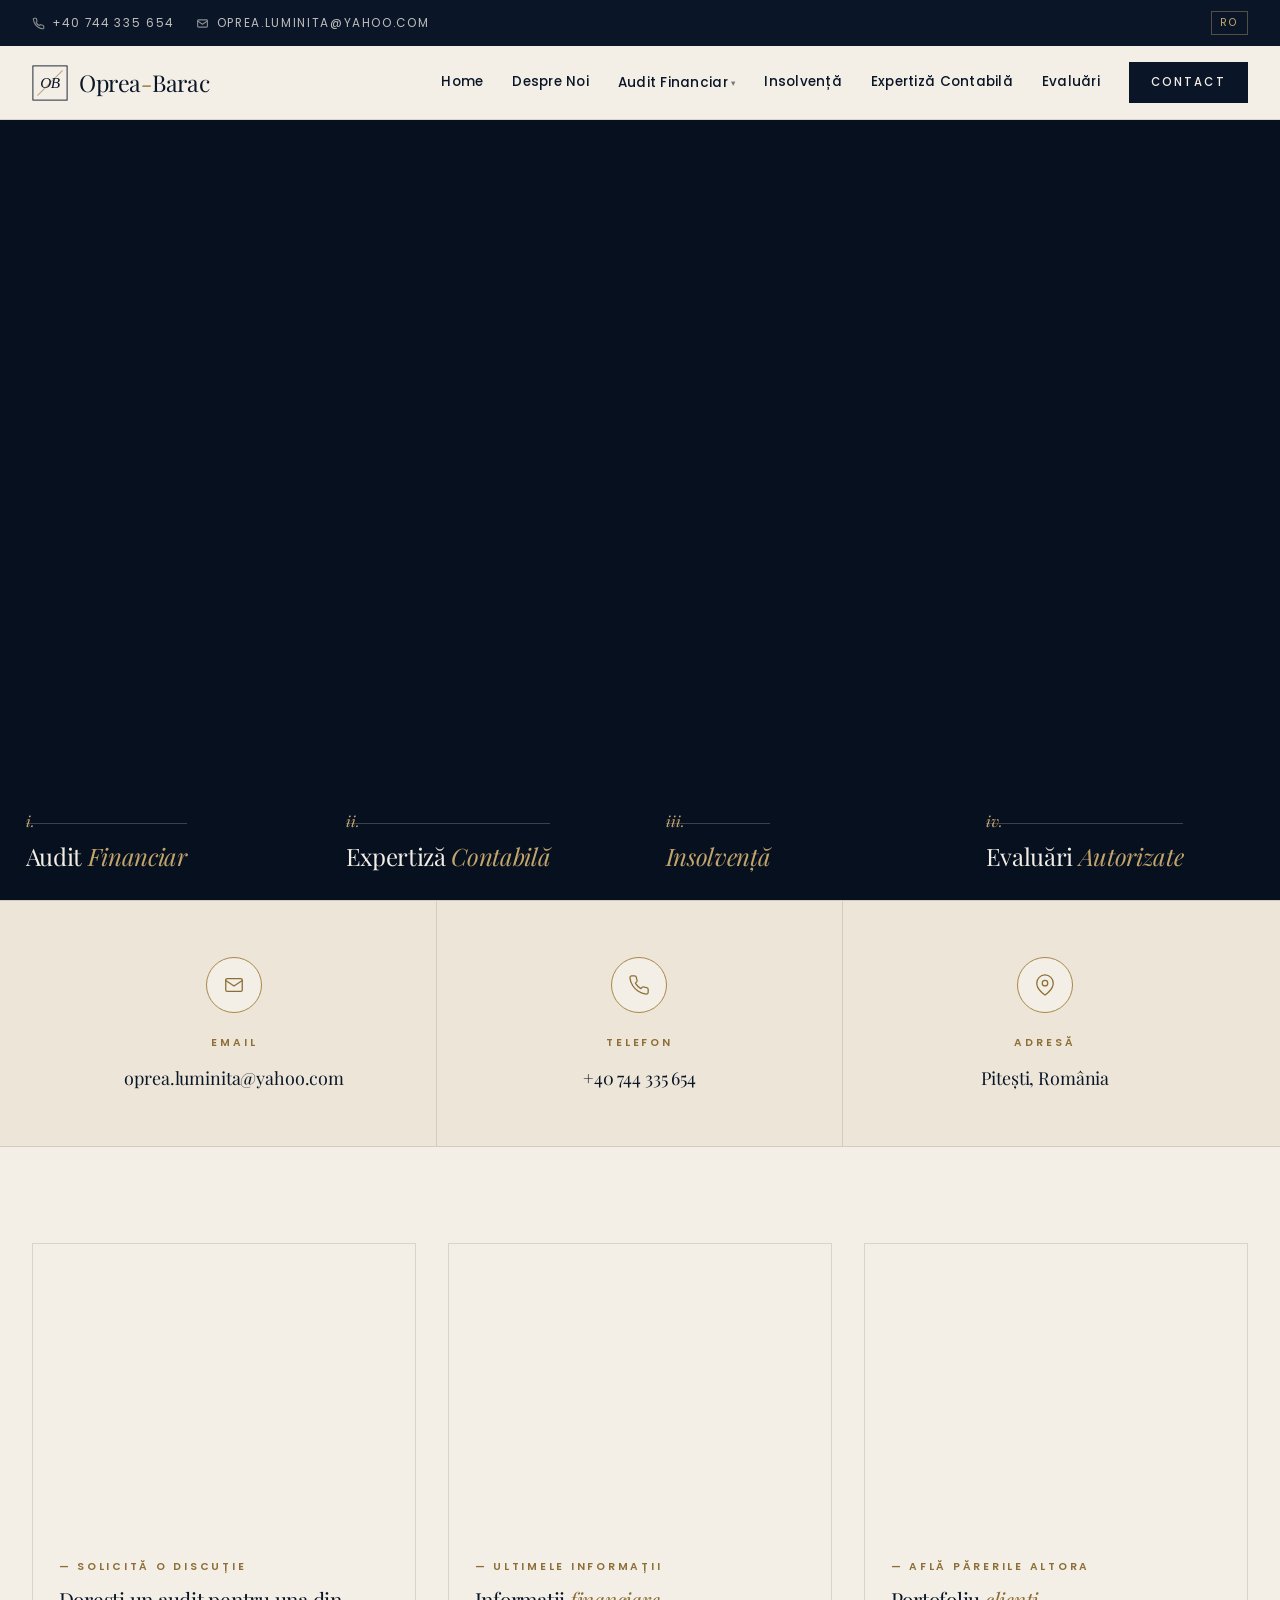
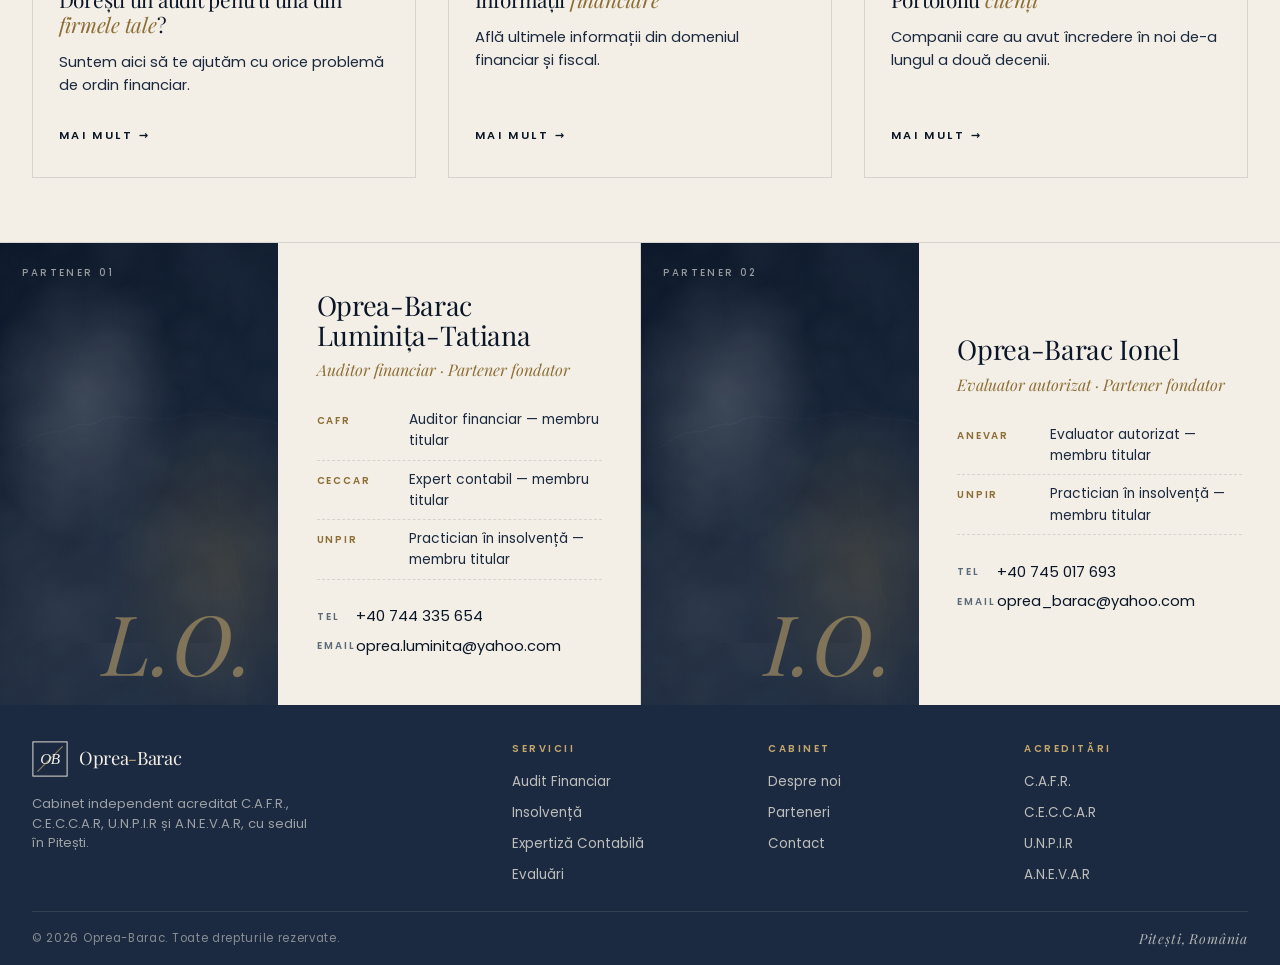
==== commit ae13907d: "Add files via upload" ====
--- a/index.html
+++ b/index.html
@@ -6,7 +6,7 @@
 <title>Oprea-Barac — Audit Financiar, Expertiză Contabilă, Insolvență, Evaluări</title>
 <link rel="preconnect" href="https://fonts.googleapis.com">
 <link rel="preconnect" href="https://fonts.gstatic.com" crossorigin>
-<link href="https://fonts.googleapis.com/css2?family=Fraunces:ital,opsz,wght,SOFT@0,9..144,300..900,0..100;1,9..144,300..900,0..100&family=Hanken+Grotesk:wght@300..800&display=swap" rel="stylesheet">
+<link href="https://fonts.googleapis.com/css2?family=Playfair+Display:ital,wght@0,400..900;1,400..900&family=Poppins:ital,wght@0,300;0,400;0,500;0,600;0,700;1,400&display=swap" rel="stylesheet">
 <style>
 :root {
   --ink: #0A1628;
@@ -21,8 +21,8 @@
   --muted: #5C6B7A;
   --line: rgba(10, 22, 40, 0.12);
   --line-soft: rgba(10, 22, 40, 0.07);
-  --serif: 'Fraunces', 'Times New Roman', serif;
-  --sans: 'Hanken Grotesk', -apple-system, system-ui, sans-serif;
+  --serif: 'Playfair Display', 'Times New Roman', serif;
+  --sans: 'Poppins', -apple-system, system-ui, sans-serif;
   --container: 1280px;
   --pad-x: 2rem;
 }
@@ -883,10 +883,10 @@
   transition: opacity .18s ease, transform .18s ease, visibility .18s;
   z-index: 200;
 }
-.submenu::before {
+.nav .has-submenu::before {
   content: '';
   position: absolute;
-  top: -14px;
+  top: 100%;
   left: 0; right: 0;
   height: 14px;
 }
@@ -921,6 +921,46 @@
 }
 .submenu a:hover .pdf-flag { color: var(--accent-deep); border-color: var(--accent); }
 
+/* Mobile hamburger toggle */
+.nav-toggle {
+  display: none;
+  width: 44px; height: 44px;
+  background: transparent;
+  border: 0;
+  cursor: pointer;
+  padding: 0;
+  flex-direction: column;
+  align-items: center;
+  justify-content: center;
+  gap: 5px;
+  position: relative;
+  z-index: 120;
+  -webkit-tap-highlight-color: transparent;
+}
+.nav-toggle:focus-visible { outline: 2px solid var(--accent); outline-offset: 2px; }
+.nav-toggle .bar {
+  display: block;
+  width: 22px; height: 1.5px;
+  background: var(--ink);
+  transition: transform .25s ease, opacity .25s ease;
+  transform-origin: center;
+}
+.nav-toggle[aria-expanded="true"] .bar:nth-child(1) { transform: translateY(6.5px) rotate(45deg); }
+.nav-toggle[aria-expanded="true"] .bar:nth-child(2) { opacity: 0; }
+.nav-toggle[aria-expanded="true"] .bar:nth-child(3) { transform: translateY(-6.5px) rotate(-45deg); }
+
+.nav-backdrop {
+  position: fixed;
+  inset: 0;
+  background: rgba(10, 22, 40, 0.5);
+  opacity: 0;
+  visibility: hidden;
+  transition: opacity .3s ease, visibility .3s ease;
+  z-index: 95;
+}
+body.nav-open .nav-backdrop { opacity: 1; visibility: visible; }
+body.nav-open { overflow: hidden; }
+
 /* Photo service cards (top-of-page hero, Velican-style) — FULL BLEED */
 .svc-cards-section {
   max-width: none;
@@ -992,6 +1032,8 @@
   color: var(--accent-light);
   font-variation-settings: "opsz" 80, "SOFT" 100;
 }
+/* Pagination dots — hidden on desktop, shown on mobile via media query */
+.svc-cards-dots { display: none; }
 
 /* Contact info trio (Velican-style strip) */
 .info-trio {
@@ -1140,12 +1182,97 @@
 
 /* Responsive */
 @media (max-width: 980px) {
-  .topbar-inner { padding: 0.6rem 1.2rem; flex-wrap: wrap; gap: 0.5rem 1.2rem; }
+  .topbar { display: none; }
   .header-inner { padding: 1.1rem 1.2rem; }
   .logo-sub { display: none; }
-  .nav { gap: 0.8rem; }
-  .nav a:not(.nav-cta) { display: none; }
-  .nav .has-submenu { display: none; }
+
+  .nav-toggle { display: flex; }
+
+  .nav {
+    position: fixed;
+    top: 0; right: 0;
+    height: 100vh;
+    width: min(340px, 88vw);
+    background: var(--paper);
+    border-left: 1px solid var(--line);
+    box-shadow: -10px 0 40px rgba(10, 22, 40, 0.15);
+    flex-direction: column;
+    align-items: stretch;
+    gap: 0;
+    padding: 5rem 1.6rem 1.6rem;
+    transform: translateX(100%);
+    transition: transform .3s ease;
+    z-index: 110;
+    overflow-y: auto;
+    -webkit-overflow-scrolling: touch;
+  }
+  .nav.is-open { transform: translateX(0); }
+
+  .nav a:not(.nav-cta) {
+    display: block;
+    padding: 0.95rem 0;
+    font-size: 0.95rem;
+    border-bottom: 1px solid var(--line);
+  }
+  .nav a:not(.nav-cta)::after { display: none; }
+
+  .nav .has-submenu { display: block; position: static; }
+  .nav .has-submenu > a {
+    position: relative;
+    padding-right: 50px;
+    border-bottom: 1px solid var(--line);
+  }
+  .nav .has-submenu > a .chev {
+    display: flex;
+    align-items: center;
+    justify-content: center;
+    position: absolute;
+    top: 0;
+    right: -0.6rem;
+    bottom: 0;
+    width: 50px;
+    margin: 0;
+    font-size: 1rem;
+    color: var(--muted);
+    opacity: 1;
+    transition: transform .25s ease, color .25s ease;
+  }
+  .nav .has-submenu.is-expanded > a .chev {
+    transform: rotate(180deg);
+    color: var(--accent-deep);
+  }
+  .nav .has-submenu::before { display: none; }
+  .submenu {
+    position: static;
+    opacity: 1; visibility: visible; transform: none;
+    box-shadow: none; border: none; background: transparent;
+    min-width: 0;
+    max-height: 0;
+    overflow: hidden;
+    padding: 0;
+    z-index: auto;
+    transition: max-height .3s ease, padding .3s ease;
+  }
+  .nav .has-submenu.is-expanded .submenu {
+    max-height: 500px;
+    padding: 0.4rem 0 0.6rem;
+  }
+  .submenu::before { display: none; }
+  .submenu li a {
+    padding: 0.5rem 0 0.5rem 1.4rem !important;
+    font-size: 0.78rem !important;
+    border-bottom: none !important;
+    color: var(--muted) !important;
+  }
+  .submenu li a:hover { background: transparent; color: var(--accent-deep) !important; }
+
+  .nav-cta {
+    margin-top: auto;
+    text-align: center;
+    width: 100%;
+    padding: 1rem 1.2rem !important;
+  }
+
   .marquee-track > span { font-size: 1.15rem; padding: 0 1.4rem; }
   .about { grid-template-columns: 1fr; gap: 3rem; padding: 5rem 1.2rem; }
   .about-visual { aspect-ratio: 4/5; max-height: 360px; }
@@ -1166,15 +1293,165 @@
   .contact-inner { grid-template-columns: 1fr; gap: 3rem; }
   .footer-top { grid-template-columns: 1fr 1fr; gap: 2.5rem; }
   .footer-brand { grid-column: 1 / -1; }
-  /* New section responsiveness */
+  /* === HERO CAROUSEL (mobile) ===
+     Replace the desktop 4-up grid with a single-card-at-a-time horizontal
+     scroll-snap carousel. Native touch swipe; pagination dots below. */
   .svc-cards-section { padding: 0; }
-  .svc-cards { grid-template-columns: 1fr 1fr; gap: 0; }
-  .svc-card .photo { height: auto; aspect-ratio: 4/5; min-height: 360px; }
-  .svc-card .label { inset: auto 1rem 1.2rem 1rem; }
-  .svc-card .title { font-size: 1.15rem; }
-  .info-trio-inner { grid-template-columns: 1fr; }
-  .info-trio-item { padding: 2rem 1.2rem; border-right: none; border-bottom: 1px solid var(--line); }
-  .info-trio-item:last-child { border-bottom: none; }
+  .svc-cards {
+    display: flex;           /* overrides the desktop grid */
+    flex-direction: row;
+    gap: 0;
+    overflow-x: auto;
+    overflow-y: hidden;
+    scroll-snap-type: x mandatory;
+    scroll-behavior: smooth;
+    -webkit-overflow-scrolling: touch;
+    scrollbar-width: none;   /* Firefox */
+  }
+  .svc-cards::-webkit-scrollbar { display: none; }
+  .svc-card {
+    flex: 0 0 100%;
+    scroll-snap-align: start;
+  }
+  /* Force scroll-reveal cards visible — otherwise cards 2-4 fade in as the
+     user swipes past them, which looks janky inside a carousel. */
+  .svc-cards .scroll-reveal { opacity: 1 !important; transform: none !important; }
+  .svc-card .photo { height: auto; aspect-ratio: 4/5; min-height: 380px; }
+  .svc-card .label { inset: auto 1.2rem 1.4rem 1.2rem; }
+  .svc-card .title { font-size: 1.2rem; }
+
+  /* Pagination dots (populated by JS) */
+  .svc-cards-dots {
+    display: flex;
+    justify-content: center;
+    gap: 0.5rem;
+    padding: 1.2rem 1.2rem 1.6rem;
+    background: var(--paper);
+  }
+  .svc-cards-dots button {
+    width: 7px; height: 7px;
+    padding: 0;
+    border: 0;
+    border-radius: 50%;
+    background: rgba(10, 22, 40, 0.18);
+    cursor: pointer;
+    transition: background .25s ease, transform .25s ease, width .25s ease;
+    -webkit-tap-highlight-color: transparent;
+  }
+  .svc-cards-dots button.active {
+    background: var(--accent-deep);
+    width: 22px;
+    border-radius: 4px;
+  }
+
+  /* === ENHANCED CONTACT CARDS (mobile) ===
+     Vertical stacked layout — large soft-tinted icon circle with a small
+     accent dot, big serif label, edge-to-edge gold separator bars between
+     (and above/below) the cards. */
+  .info-trio {
+    padding: 4px 0;            /* thin gold strip top and bottom of the section */
+    border: none;
+    background: var(--accent); /* gold shows through gaps between cards */
+  }
+  .info-trio-inner {
+    grid-template-columns: 1fr;
+    gap: 4px;                  /* reveals 4px of accent gold between cards */
+    padding: 0;
+    max-width: none;
+    background: transparent;
+  }
+  .info-trio-item {
+    display: flex;
+    flex-direction: column;
+    align-items: center;
+    text-align: center;
+    padding: 2.6rem 1.5rem;
+    background: var(--paper);
+    border: none;
+    border-radius: 0;
+    box-shadow: none;
+    /* reset grid-area rules from earlier version */
+    grid-template-columns: none;
+    grid-template-areas: none;
+    column-gap: 0;
+    row-gap: 0;
+    position: relative;
+    isolation: isolate;
+    transition: background .2s ease;
+  }
+  .info-trio-item:hover { background: var(--paper-soft); transform: none; }
+  .info-trio-item:active { transform: none; }
+
+  /* Large soft-tinted circle, big bold icon, accent dot top-right */
+  .info-trio-item .info-icon {
+    position: relative;
+    width: 92px;
+    height: 92px;
+    background: rgba(168, 135, 71, 0.13); /* #A88747 @ 13% — soft accent tint */
+    border: none;
+    color: var(--accent-deep);
+    margin: 0 0 1.4rem 0;
+    box-shadow: none;
+    align-self: center;
+    grid-area: auto;
+  }
+  .info-trio-item:hover .info-icon { background: rgba(168, 135, 71, 0.13); transform: none; }
+  .info-trio-item .info-icon svg {
+    width: 38px;
+    height: 38px;
+    stroke-width: 1.8;
+  }
+  .info-trio-item .info-icon::after {
+    content: '';
+    position: absolute;
+    top: 7px;
+    right: 7px;
+    width: 11px;
+    height: 11px;
+    border-radius: 50%;
+    background: var(--accent);
+    box-shadow: 0 0 0 3px var(--paper); /* ring isolates dot from tinted circle */
+  }
+
+  /* Large serif label */
+  .info-trio-item .lbl {
+    grid-area: auto;
+    align-self: center;
+    font-family: var(--serif);
+    font-size: 1.4rem;
+    font-weight: 450;
+    letter-spacing: -0.012em;
+    color: var(--ink);
+    text-transform: none;
+    margin: 0 0 0.5rem 0;
+    line-height: 1.1;
+    font-variation-settings: "opsz" 80, "SOFT" 30;
+  }
+
+  /* Value */
+  .info-trio-item .v {
+    grid-area: auto;
+    align-self: center;
+    font-family: var(--sans);
+    font-size: 0.95rem;
+    font-weight: 400;
+    color: var(--ink);
+    line-height: 1.45;
+    word-break: break-word;
+    font-variation-settings: normal;
+  }
+
+  /* Drop the chevron — doesn't fit the centered layout */
+  .info-trio-item::after { content: none; }
+
+  /* Stretched-link: whole card is tappable on email/phone items */
+  .info-trio-item a.v::before {
+    content: '';
+    position: absolute;
+    inset: 0;
+    z-index: 1;
+  }
+
   .info-blocks { grid-template-columns: 1fr; gap: 1.4rem; padding: 4rem 1.2rem 2.5rem; }
 }
 @media (max-width: 600px) {
@@ -1213,7 +1490,10 @@
       </svg>
       <span class="logo-text">Oprea<span class="logo-mark">-</span>Barac</span>
     </a>
-    <nav class="nav">
+    <button class="nav-toggle" aria-label="Deschide meniul" aria-expanded="false" aria-controls="primary-nav">
+      <span class="bar"></span><span class="bar"></span><span class="bar"></span>
+    </button>
+    <nav class="nav" id="primary-nav">
       <a href="index.html">Home</a>
       <a href="despre.html">Despre Noi</a>
       <span class="has-submenu">
@@ -1268,6 +1548,8 @@
       </div>
     </a>
   </div>
+  <!-- Pagination dots (populated by JS, visible on mobile only) -->
+  <div class="svc-cards-dots" aria-hidden="true"></div>
 </section>
 
 
@@ -1426,6 +1708,7 @@
 </footer>
 
 <script>
+  // Scroll reveal
   const observer = new IntersectionObserver((entries) => {
     entries.forEach((entry) => {
       if (entry.isIntersecting) {
@@ -1435,6 +1718,82 @@
     });
   }, { threshold: 0.12, rootMargin: '0px 0px -60px 0px' });
   document.querySelectorAll('.scroll-reveal').forEach((el) => observer.observe(el));
+
+  // Mobile nav drawer
+  (function () {
+    const toggle = document.querySelector('.nav-toggle');
+    const nav = document.querySelector('.nav');
+    if (!toggle || !nav) return;
+
+    const backdrop = document.createElement('div');
+    backdrop.className = 'nav-backdrop';
+    document.body.appendChild(backdrop);
+
+    function setOpen(open) {
+      nav.classList.toggle('is-open', open);
+      document.body.classList.toggle('nav-open', open);
+      toggle.setAttribute('aria-expanded', String(open));
+      toggle.setAttribute('aria-label', open ? 'Închide meniul' : 'Deschide meniul');
+    }
+
+    toggle.addEventListener('click', () => setOpen(!nav.classList.contains('is-open')));
+    backdrop.addEventListener('click', () => setOpen(false));
+    document.addEventListener('keydown', (e) => {
+      if (e.key === 'Escape' && nav.classList.contains('is-open')) setOpen(false);
+    });
+    // Close drawer when a link is tapped (so navigation feels snappy)
+    nav.addEventListener('click', (e) => {
+      if (e.target.closest('a')) setOpen(false);
+    });
+    // Auto-close if the viewport grows past the mobile breakpoint
+    window.addEventListener('resize', () => {
+      if (window.innerWidth > 980 && nav.classList.contains('is-open')) setOpen(false);
+    });
+
+    // Submenu chevron — tap-to-expand on mobile (desktop keeps hover behavior)
+    nav.querySelectorAll('.has-submenu .chev').forEach((chev) => {
+      chev.addEventListener('click', (e) => {
+        if (window.innerWidth > 980) return; // desktop: let hover handle it
+        e.preventDefault();   // don't follow the parent <a href>
+        e.stopPropagation();  // don't trigger the drawer-close handler above
+        chev.closest('.has-submenu').classList.toggle('is-expanded');
+      });
+    });
+  })();
+
+  // Mobile hero carousel — pagination dots that track scroll position
+  (function () {
+    const track = document.querySelector('.svc-cards');
+    const dotsBox = document.querySelector('.svc-cards-dots');
+    if (!track || !dotsBox) return;
+    const cards = Array.from(track.querySelectorAll('.svc-card'));
+    if (cards.length < 2) return;
+
+    // Build dots
+    cards.forEach((_, i) => {
+      const dot = document.createElement('button');
+      dot.type = 'button';
+      dot.setAttribute('aria-label', `Mergi la cardul ${i + 1}`);
+      dot.addEventListener('click', () => {
+        cards[i].scrollIntoView({ behavior: 'smooth', inline: 'start', block: 'nearest' });
+      });
+      dotsBox.appendChild(dot);
+    });
+    const dots = Array.from(dotsBox.children);
+    dots[0].classList.add('active');
+
+    // Update active dot based on which card is most visible inside the track
+    const io = new IntersectionObserver((entries) => {
+      // Pick the entry with the highest intersectionRatio
+      let best = null;
+      entries.forEach((e) => { if (!best || e.intersectionRatio > best.intersectionRatio) best = e; });
+      if (best && best.intersectionRatio > 0.5) {
+        const idx = cards.indexOf(best.target);
+        if (idx >= 0) dots.forEach((d, i) => d.classList.toggle('active', i === idx));
+      }
+    }, { root: track, threshold: [0.25, 0.5, 0.75, 1] });
+    cards.forEach((c) => io.observe(c));
+  })();
 </script>
 </body>
 </html>
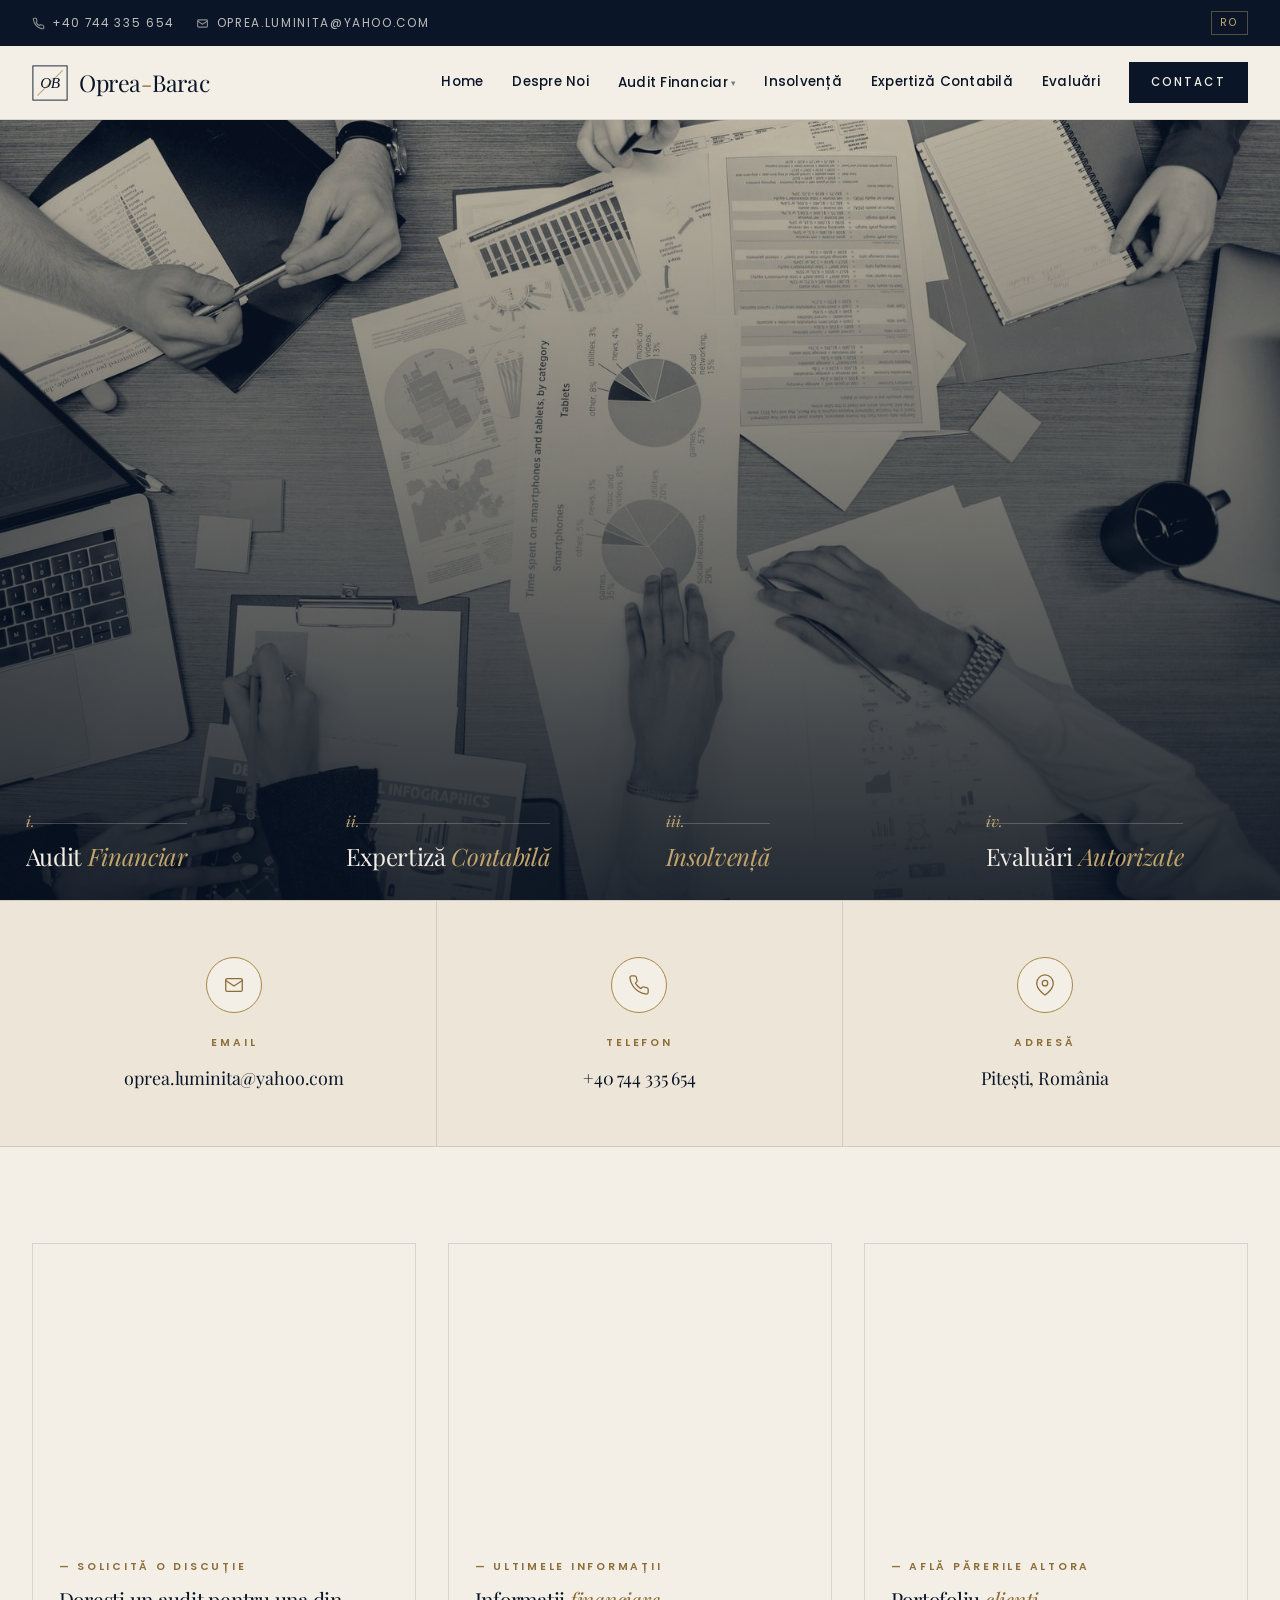
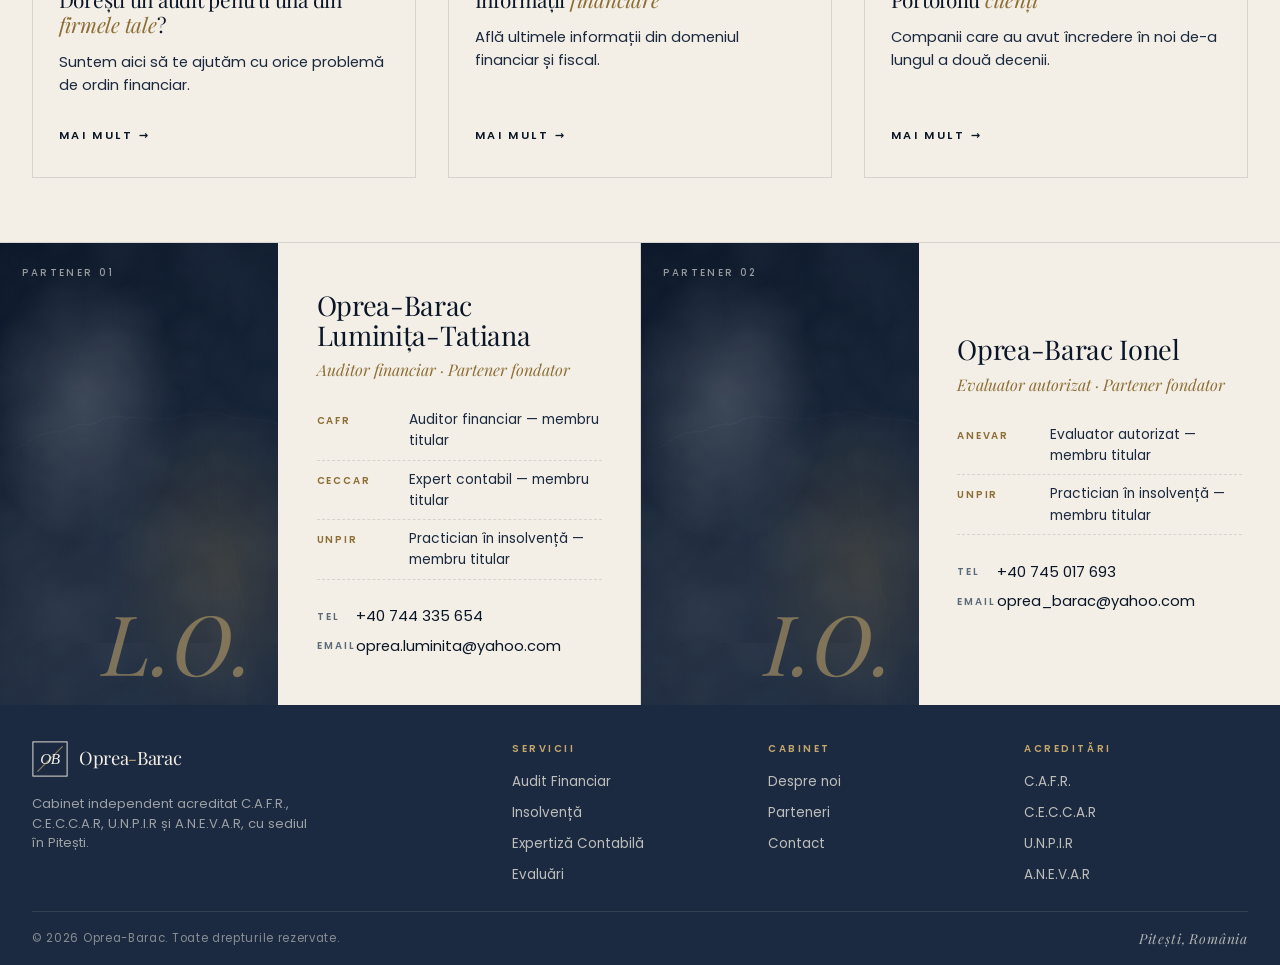
==== commit 95954da5: "Add files via upload" ====
--- a/index.html
+++ b/index.html
@@ -1520,28 +1520,28 @@
   <div class="svc-cards">
     <!-- TODO: replace picsum.photos URLs with real licensed photographs -->
     <a href="audit.html" class="svc-card scroll-reveal">
-      <div class="photo" style="background-image: url('https://picsum.photos/seed/audit-bio/800/1000?grayscale');"></div>
+      <div class="photo" style="background-image: url('[data-uri]');"></div>
       <div class="label">
         <span class="num">i.</span>
         <span class="title">Audit <em>Financiar</em></span>
       </div>
     </a>
     <a href="expertiza.html" class="svc-card scroll-reveal">
-      <div class="photo" style="background-image: url('https://picsum.photos/seed/expertiza-bio/800/1000?grayscale');"></div>
+      <div class="photo" style="background-image: url('[data-uri]');"></div>
       <div class="label">
         <span class="num">ii.</span>
         <span class="title">Expertiză <em>Contabilă</em></span>
       </div>
     </a>
     <a href="insolventa.html" class="svc-card scroll-reveal">
-      <div class="photo" style="background-image: url('https://picsum.photos/seed/insolventa-bio/800/1000?grayscale');"></div>
+      <div class="photo" style="background-image: url('[data-uri]');"></div>
       <div class="label">
         <span class="num">iii.</span>
         <span class="title"><em>Insolvență</em></span>
       </div>
     </a>
     <a href="evaluari.html" class="svc-card scroll-reveal">
-      <div class="photo" style="background-image: url('https://picsum.photos/seed/evaluari-bio/800/1000?grayscale');"></div>
+      <div class="photo" style="background-image: url('[data-uri]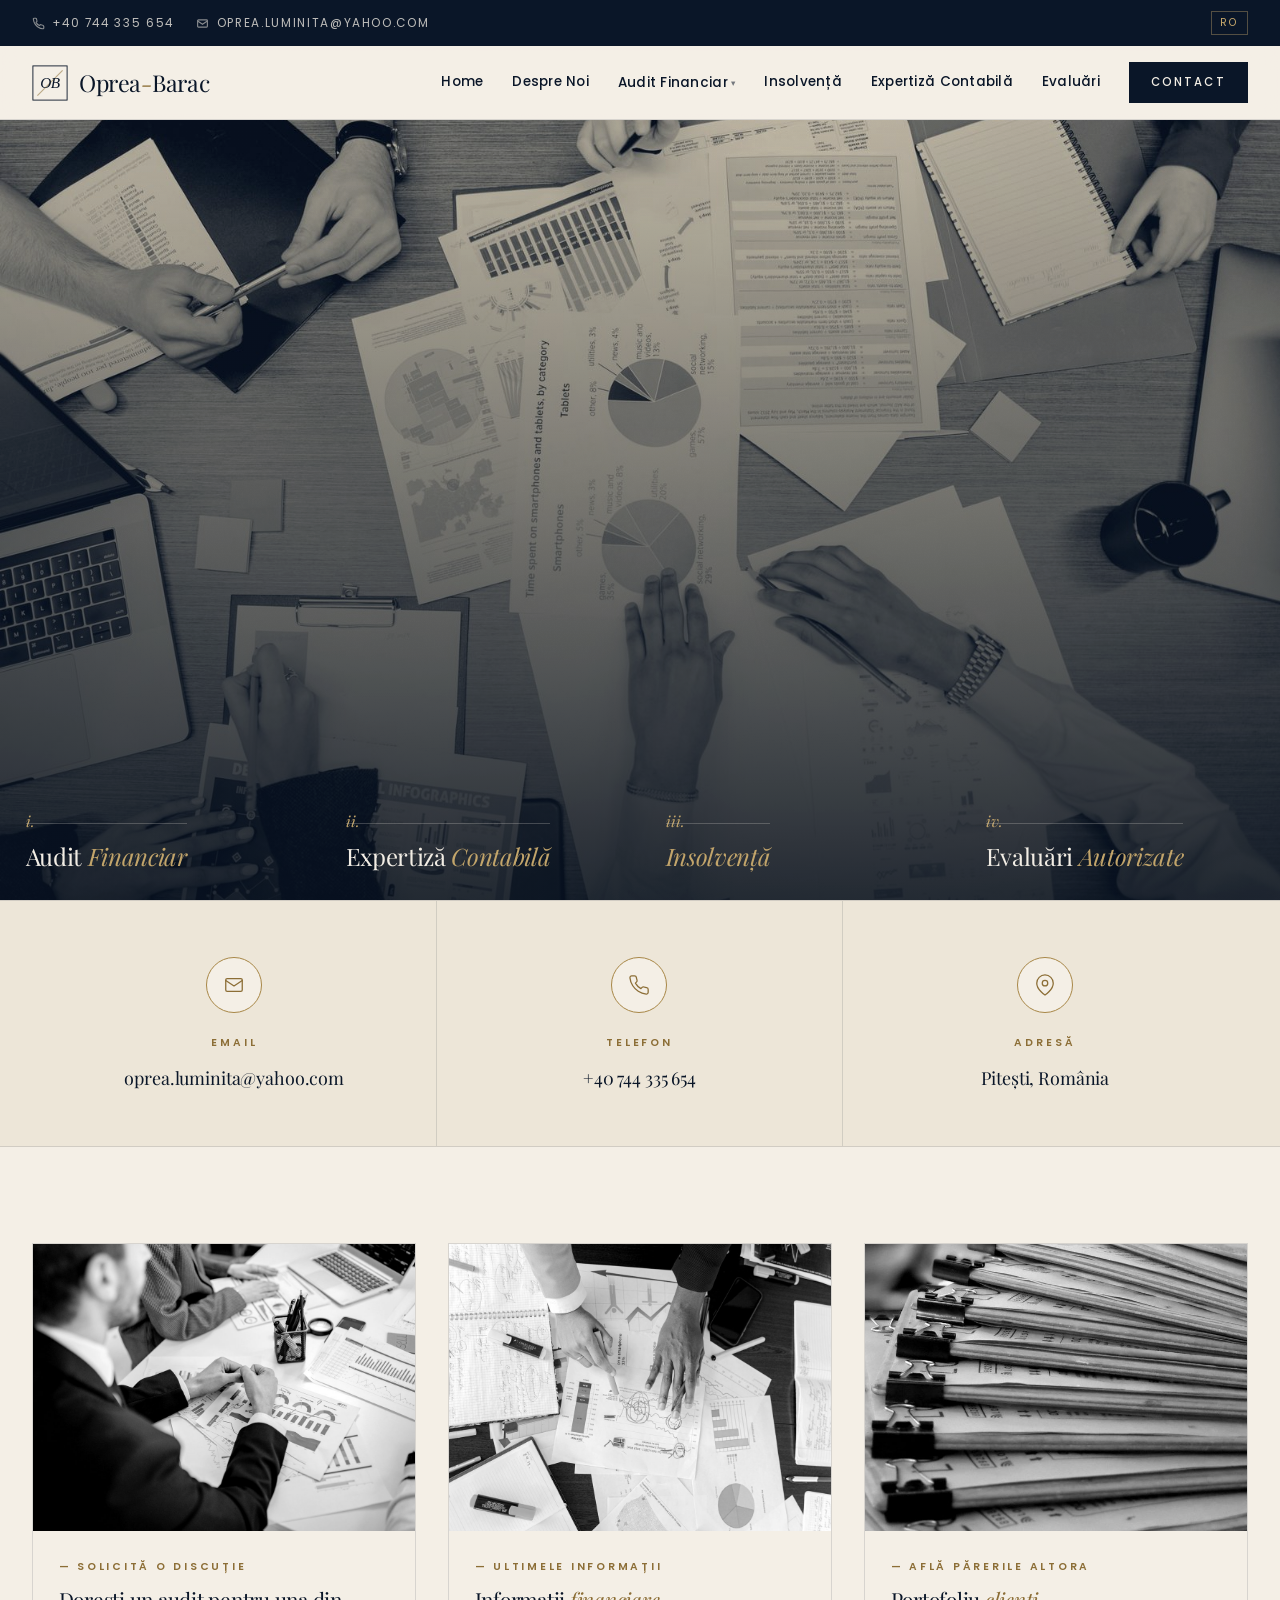
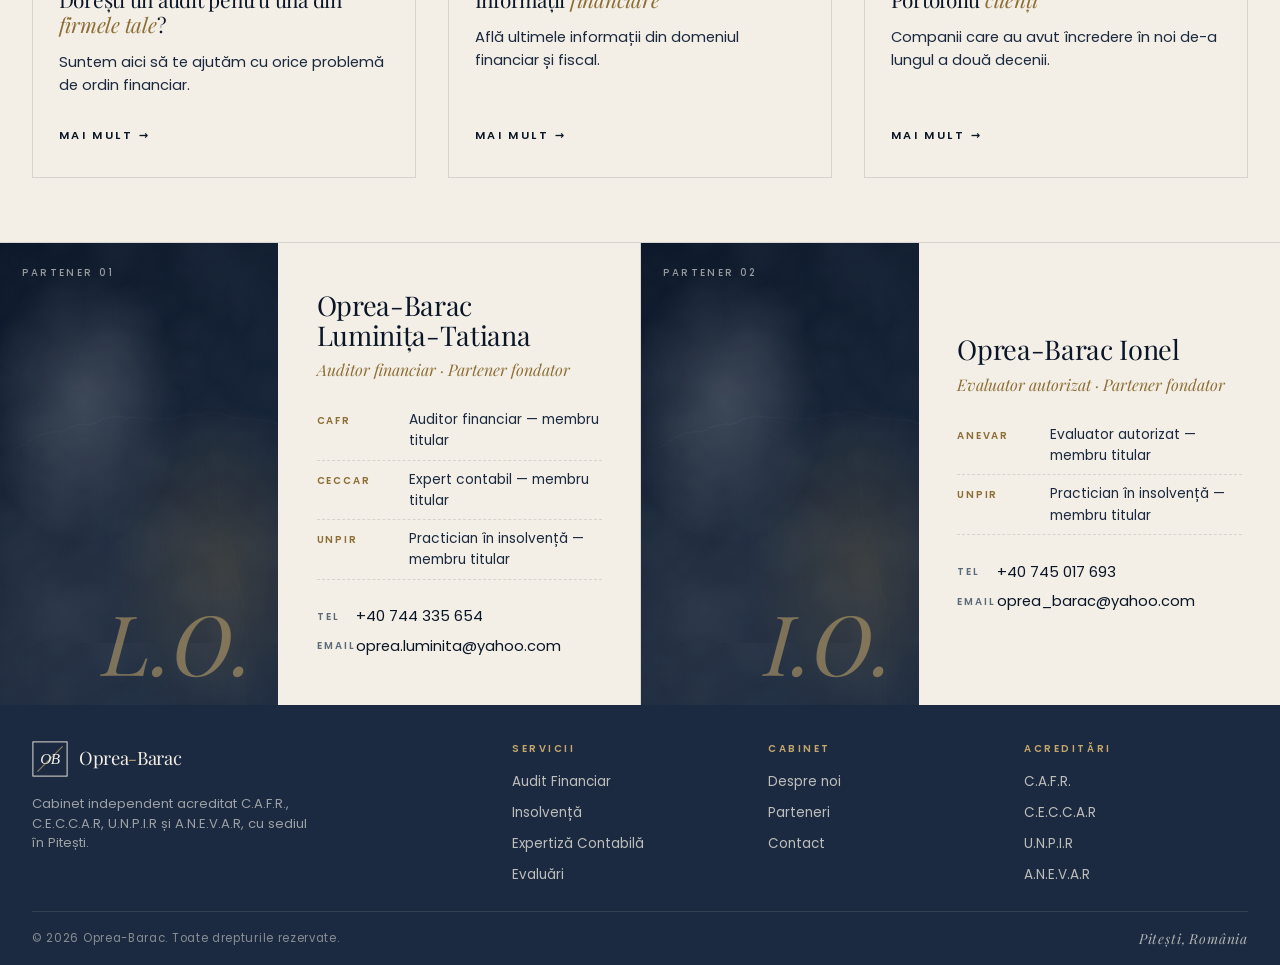
==== commit 15fe3ea8: "Add files via upload" ====
--- a/index.html
+++ b/index.html
@@ -1520,28 +1520,28 @@
   <div class="svc-cards">
     <!-- TODO: replace picsum.photos URLs with real licensed photographs -->
     <a href="audit.html" class="svc-card scroll-reveal">
-      <div class="photo" style="background-image: url('[data-uri]');"></div>
+      <div class="photo" style="background-image: url('images/service-card-1.jpg');"></div>
       <div class="label">
         <span class="num">i.</span>
         <span class="title">Audit <em>Financiar</em></span>
       </div>
     </a>
     <a href="expertiza.html" class="svc-card scroll-reveal">
-      <div class="photo" style="background-image: url('[data-uri]');"></div>
+      <div class="photo" style="background-image: url('images/service-card-2.jpg');"></div>
       <div class="label">
         <span class="num">ii.</span>
         <span class="title">Expertiză <em>Contabilă</em></span>
       </div>
     </a>
     <a href="insolventa.html" class="svc-card scroll-reveal">
-      <div class="photo" style="background-image: url('[data-uri]');"></div>
+      <div class="photo" style="background-image: url('images/service-card-3.jpg');"></div>
       <div class="label">
         <span class="num">iii.</span>
         <span class="title"><em>Insolvență</em></span>
       </div>
     </a>
     <a href="evaluari.html" class="svc-card scroll-reveal">
-      <div class="photo" style="background-image: url('[data-uri]